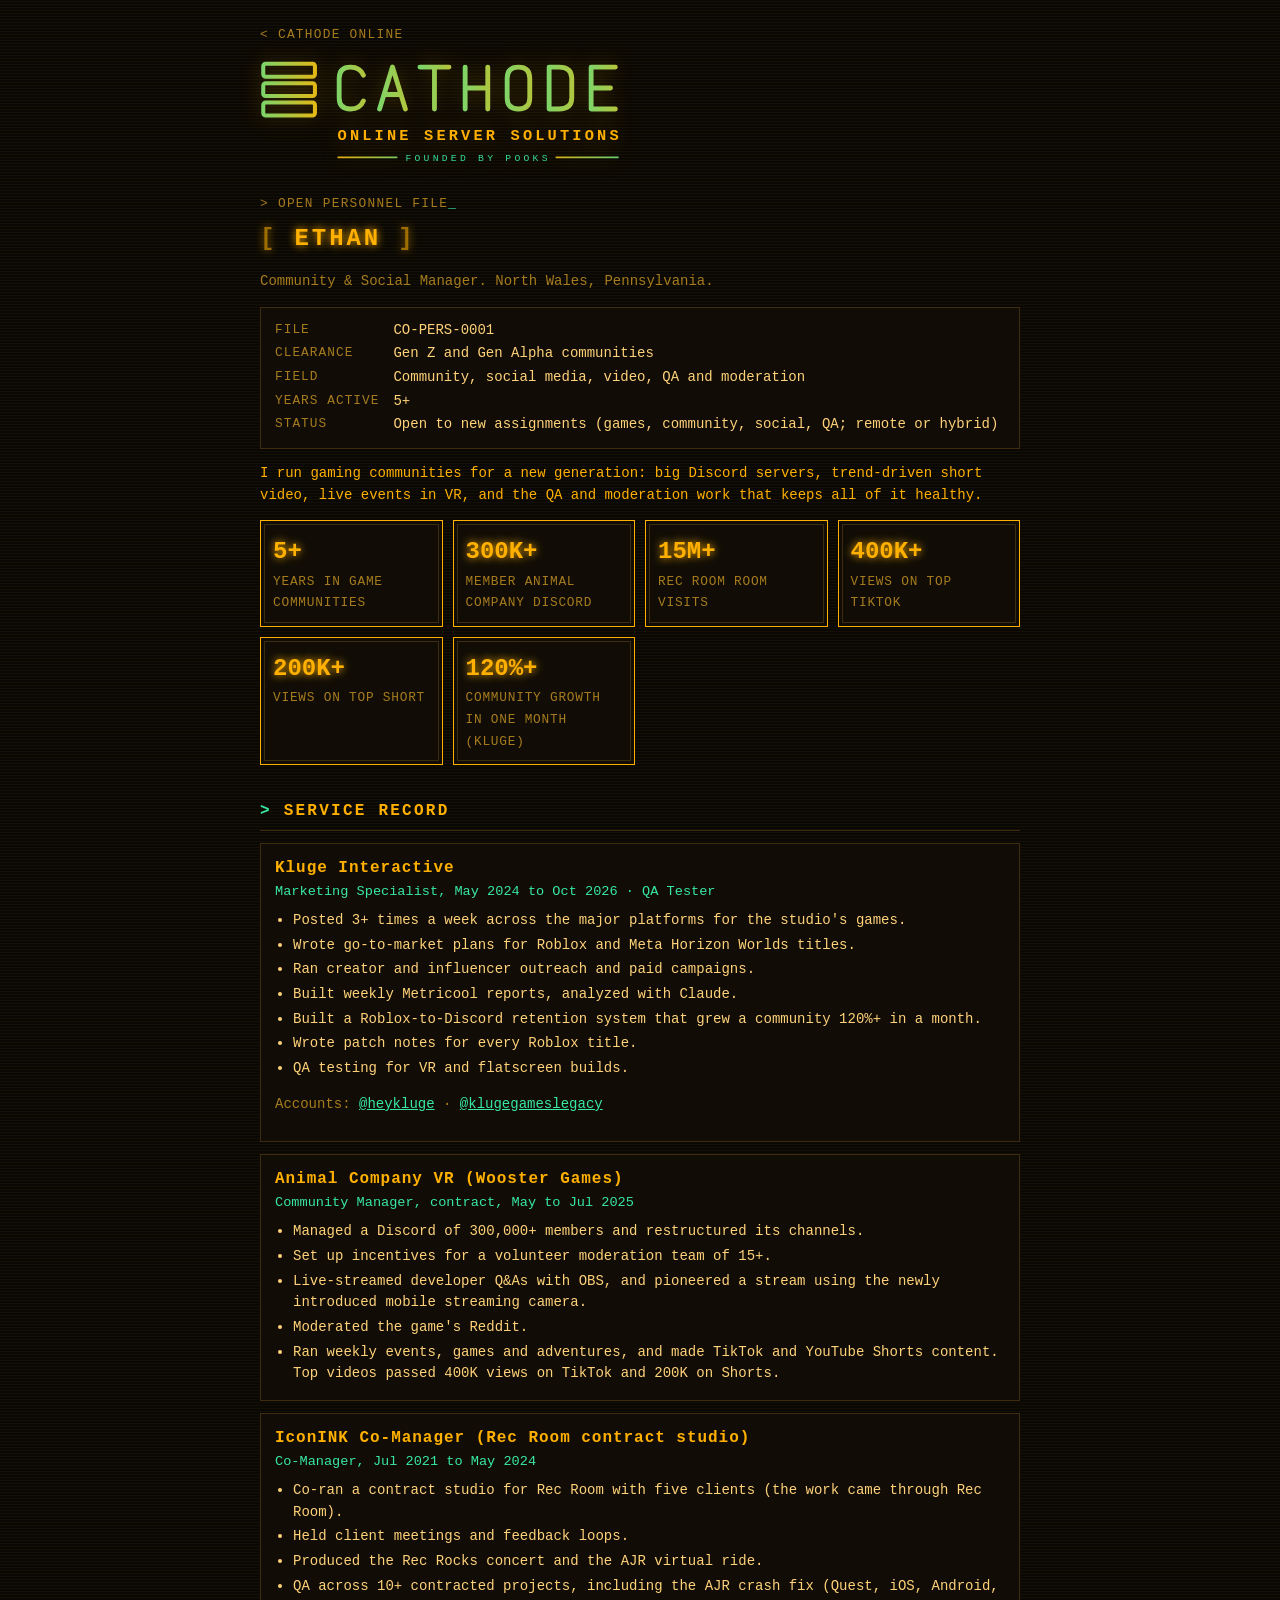
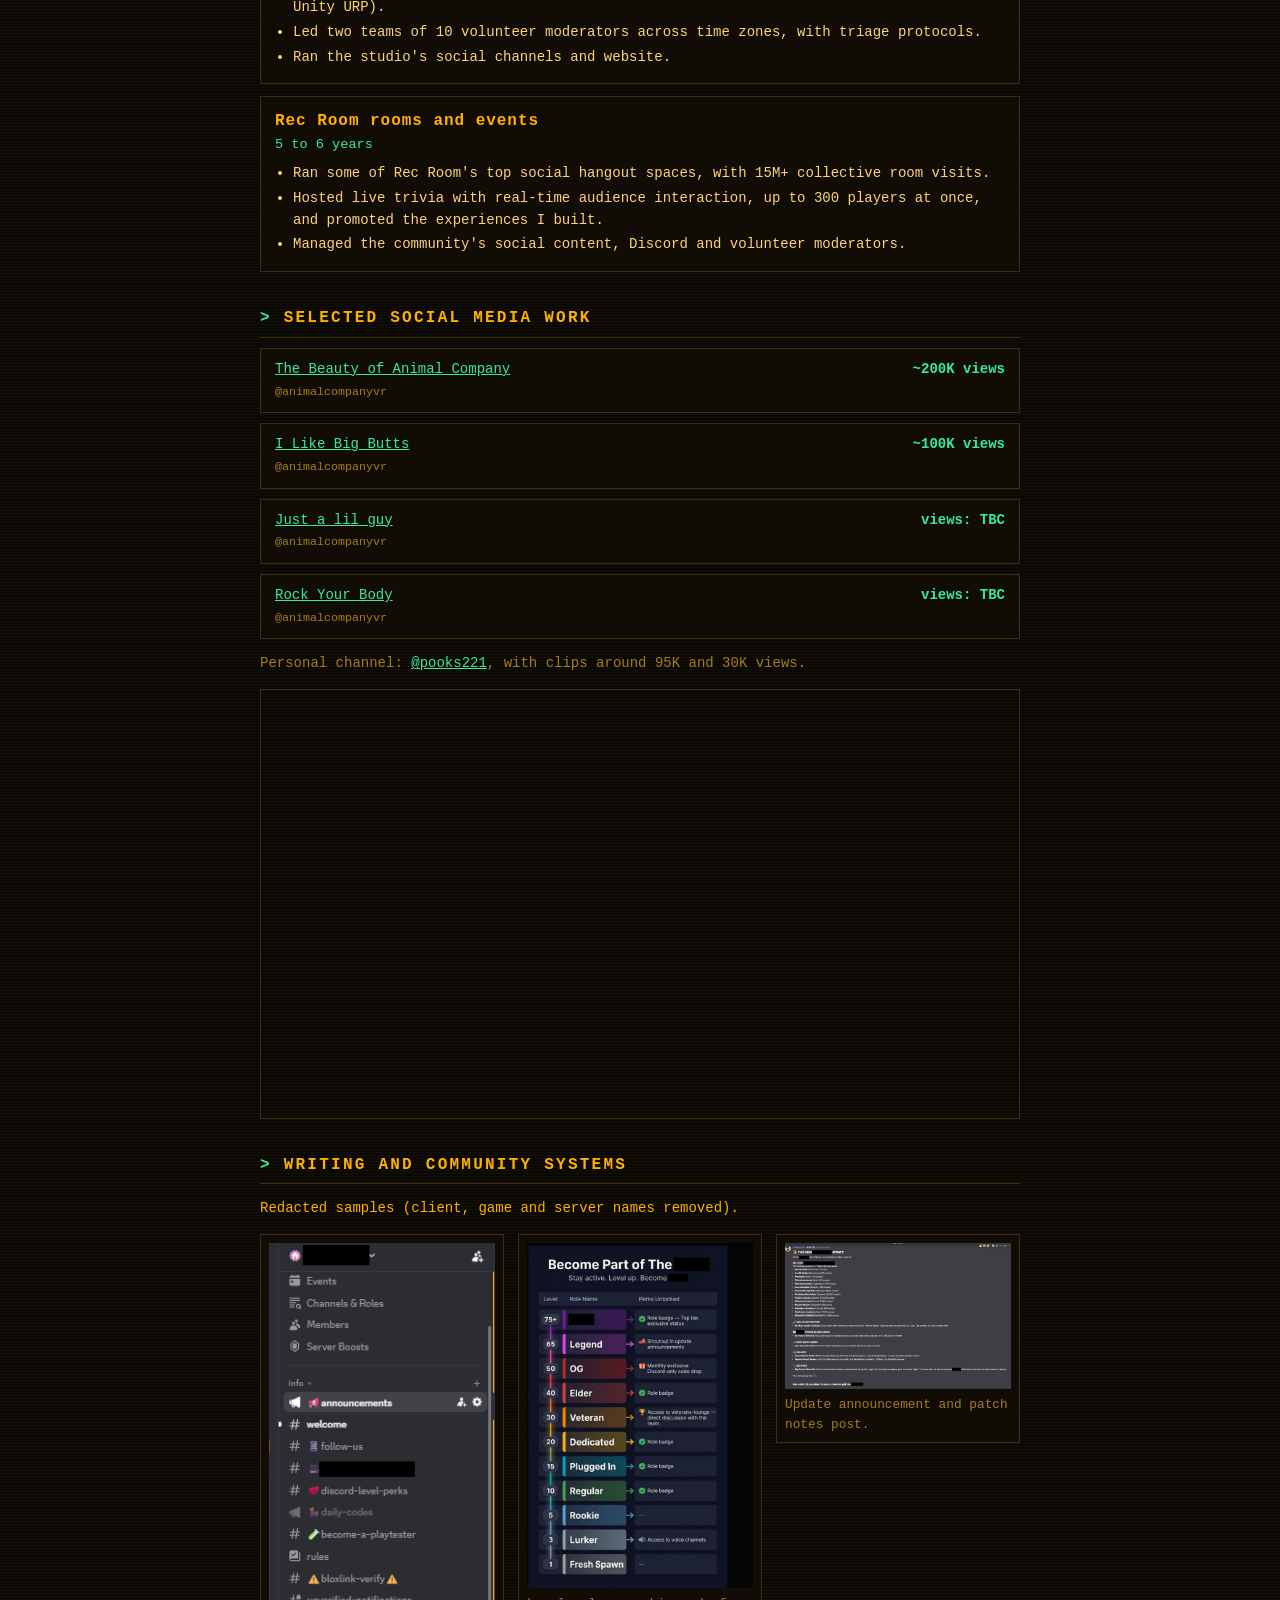
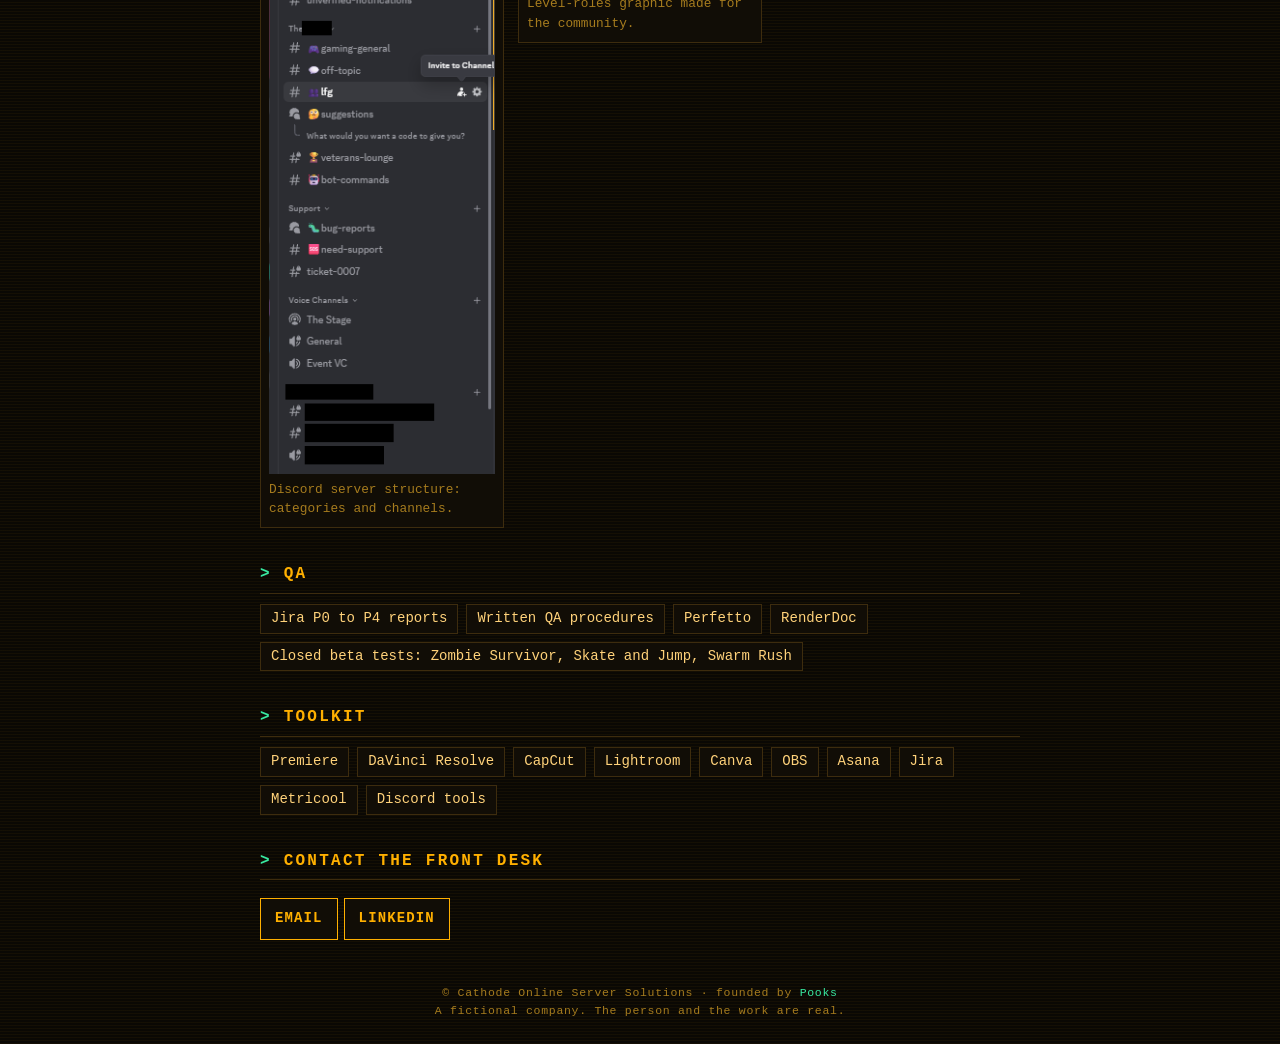
==== portfolio/index.html @ b6770b4f "Update 2026-11-22 15:07" ====
<!doctype html>
<html lang="en"><head><meta charset="utf-8"><meta name="viewport" content="width=device-width,initial-scale=1">
<title>Personnel File: Ethan | Cathode Online Server Solutions</title>
<meta name="description" content="Ethan: community and social manager. 5+ years running game communities, events, social content and QA.">
<meta name="theme-color" content="#0a0804"><meta name="robots" content="noindex">
<link rel="icon" href="../logo.svg" type="image/svg+xml">
<style>
:root{--bg:#0a0804;--card:#110d06;--line:#3d2c0e;--fg:#ffb000;--mut:#a67c1e;--acc2:#38e8a0;--tx:#ffd27a}
*{box-sizing:border-box}
body{margin:0;min-height:100vh;background:var(--bg) repeating-linear-gradient(0deg,rgba(255,176,0,.045) 0,rgba(255,176,0,.045) 1px,transparent 1px,transparent 3px);color:var(--fg);font:14px/1.55 ui-monospace,"Cascadia Mono",Consolas,"Courier New",monospace;padding:24px 16px}
main{max-width:760px;margin:0 auto}
a{color:var(--acc2)}
.logo{width:100%;max-width:420px;height:auto;display:block;filter:drop-shadow(0 0 10px rgba(255,176,0,.25));margin:4px 0 14px}
.back{display:inline-block;margin-bottom:10px;color:var(--mut);text-decoration:none;letter-spacing:.1em;text-transform:uppercase;font-size:.8rem}
.prompt{color:var(--mut);margin:0 0 6px;text-transform:uppercase;letter-spacing:.1em;font-size:.8rem}
.prompt:after{content:"_";color:var(--acc2);animation:c 1s steps(2) infinite}@keyframes c{50%{opacity:0}}
h1{margin:6px 0 4px;font-size:1.5rem;text-transform:uppercase;letter-spacing:.12em;text-shadow:0 0 8px currentColor}
h1:before{content:"[ ";opacity:.6}h1:after{content:" ]";opacity:.6}
h2{margin:34px 0 10px;font-size:1rem;text-transform:uppercase;letter-spacing:.14em;border-bottom:1px solid var(--line);padding-bottom:6px}
h2:before{content:"> ";color:var(--acc2)}
.sub,small,.mut{color:var(--mut)}
.file{display:grid;grid-template-columns:max-content 1fr;gap:2px 14px;margin:12px 0;padding:12px 14px;border:1px solid var(--line);background:var(--card)}
.file dt{color:var(--mut);text-transform:uppercase;letter-spacing:.08em;font-size:.8rem}.file dd{margin:0;color:var(--tx)}
.stats{display:grid;grid-template-columns:repeat(auto-fit,minmax(150px,1fr));gap:10px;margin:14px 0}
.stat{border:1px solid var(--fg);background:var(--card);padding:12px;box-shadow:inset 0 0 0 3px var(--card),inset 0 0 0 4px var(--line)}
.stat b{display:block;font-size:1.5rem;text-shadow:0 0 8px currentColor}.stat span{color:var(--mut);font-size:.8rem;text-transform:uppercase;letter-spacing:.06em}
.job{border:1px solid var(--line);background:var(--card);margin:12px 0;padding:12px 14px}
.job h3{margin:0;font-size:1rem;letter-spacing:.06em}
.job .when{color:var(--acc2);font-size:.85rem}
.job ul{margin:8px 0 0;padding-left:18px;color:var(--tx)}.job li{margin:3px 0}
.btn{display:inline-block;padding:9px 14px;border:1px solid var(--fg);background:var(--card);color:var(--fg);text-decoration:none;text-transform:uppercase;letter-spacing:.08em;font-weight:700;margin:4px 6px 4px 0}
.btn:hover,.btn:focus-visible{background:var(--fg);color:var(--bg);outline:none}
.clips{display:grid;gap:10px;padding:0;list-style:none;margin:10px 0}
.clips li{border:1px solid var(--line);background:var(--card);padding:10px 14px;display:flex;justify-content:space-between;gap:12px;flex-wrap:wrap}
.clips .v{color:var(--acc2);font-weight:700;white-space:nowrap}
.ex{display:grid;grid-template-columns:repeat(auto-fit,minmax(220px,1fr));gap:14px;margin:12px 0;align-items:start}
.ex figure{margin:0;border:1px solid var(--line);background:var(--card);padding:8px}
.ex img{width:100%;height:auto;display:block;background:#000}
.ex figcaption{color:var(--mut);font-size:.8rem;margin-top:6px}
.tags{display:flex;flex-wrap:wrap;gap:8px;padding:0;list-style:none;margin:10px 0}
.tags li{border:1px solid var(--line);background:var(--card);padding:3px 10px;color:var(--tx)}
.vid{position:relative;padding-top:56.25%;border:1px solid var(--line);margin:12px 0}.vid iframe{position:absolute;inset:0;width:100%;height:100%;border:0}
footer{margin-top:40px;color:var(--mut);font-size:.72rem;letter-spacing:.06em;text-align:center}footer span{color:var(--acc2)}
@media(prefers-reduced-motion:reduce){.prompt:after{animation:none}}
</style></head><body><main>
<a class="back" href="../">&lt; Cathode Online</a>
<img class="logo" src="../logo.svg" alt="Cathode Online Server Solutions, founded by Pooks">
<p class="prompt">&gt; open personnel file</p>
<h1>Ethan</h1>
<p class="sub">Community &amp; Social Manager. North Wales, Pennsylvania.</p>

<dl class="file">
<dt>File</dt><dd>CO-PERS-0001</dd>
<dt>Clearance</dt><dd>Gen Z and Gen Alpha communities</dd>
<dt>Field</dt><dd>Community, social media, video, QA and moderation</dd>
<dt>Years active</dt><dd>5+</dd>
<dt>Status</dt><dd>Open to new assignments (games, community, social, QA; remote or hybrid)</dd>
</dl>

<p>I run gaming communities for a new generation: big Discord servers, trend-driven short video, live events in VR, and the QA and moderation work that keeps all of it healthy.</p>

<div class="stats">
<div class="stat"><b>5+</b><span>years in game communities</span></div>
<div class="stat"><b>300K+</b><span>member Animal Company Discord</span></div>
<div class="stat"><b>15M+</b><span>Rec Room room visits</span></div>
<div class="stat"><b>400K+</b><span>views on top TikTok</span></div>
<div class="stat"><b>200K+</b><span>views on top Short</span></div>
<div class="stat"><b>120%+</b><span>community growth in one month (Kluge)</span></div>
</div>

<h2>Service record</h2>

<div class="job"><h3>Kluge Interactive</h3>
<div class="when">Marketing Specialist, May 2024 to Oct 2026 &middot; QA Tester</div>
<ul>
<li>Posted 3+ times a week across the major platforms for the studio's games.</li>
<li>Wrote go-to-market plans for Roblox and Meta Horizon Worlds titles.</li>
<li>Ran creator and influencer outreach and paid campaigns.</li>
<li>Built weekly Metricool reports, analyzed with Claude.</li>
<li>Built a Roblox-to-Discord retention system that grew a community 120%+ in a month.</li>
<li>Wrote patch notes for every Roblox title.</li>
<li>QA testing for VR and flatscreen builds.</li>
</ul>
<p class="mut">Accounts: <a href="https://www.tiktok.com/@heykluge" rel="noopener">@heykluge</a> &middot; <a href="https://www.tiktok.com/@klugegameslegacy" rel="noopener">@klugegameslegacy</a></p></div>

<div class="job"><h3>Animal Company VR (Wooster Games)</h3>
<div class="when">Community Manager, contract, May to Jul 2025</div>
<ul>
<li>Managed a Discord of 300,000+ members and restructured its channels.</li>
<li>Set up incentives for a volunteer moderation team of 15+.</li>
<li>Live-streamed developer Q&amp;As with OBS, and pioneered a stream using the newly introduced mobile streaming camera.</li>
<li>Moderated the game's Reddit.</li>
<li>Ran weekly events, games and adventures, and made TikTok and YouTube Shorts content. Top videos passed 400K views on TikTok and 200K on Shorts.</li>
</ul></div>

<div class="job"><h3>IconINK Co-Manager (Rec Room contract studio)</h3>
<div class="when">Co-Manager, Jul 2021 to May 2024</div>
<ul>
<li>Co-ran a contract studio for Rec Room with five clients (the work came through Rec Room).</li>
<li>Held client meetings and feedback loops.</li>
<li>Produced the Rec Rocks concert and the AJR virtual ride.</li>
<li>QA across 10+ contracted projects, including the AJR crash fix (Quest, iOS, Android, Unity URP).</li>
<li>Led two teams of 10 volunteer moderators across time zones, with triage protocols.</li>
<li>Ran the studio's social channels and website.</li>
</ul></div>

<div class="job"><h3>Rec Room rooms and events</h3>
<div class="when">5 to 6 years</div>
<ul>
<li>Ran some of Rec Room's top social hangout spaces, with 15M+ collective room visits.</li>
<li>Hosted live trivia with real-time audience interaction, up to 300 players at once, and promoted the experiences I built.</li>
<li>Managed the community's social content, Discord and volunteer moderators.</li>
</ul></div>

<h2>Selected social media work</h2>
<ul class="clips">
<li><span><a href="https://www.tiktok.com/@animalcompanyvr/video/7516567094733933838" rel="noopener">The Beauty of Animal Company</a><br><small>@animalcompanyvr</small></span><span class="v">~200K views</span></li>
<li><span><a href="https://www.tiktok.com/@animalcompanyvr/video/7522502488289709342" rel="noopener">I Like Big Butts</a><br><small>@animalcompanyvr</small></span><span class="v">~100K views</span></li>
<li><span><a href="https://www.tiktok.com/@animalcompanyvr/video/7516969243821329694" rel="noopener">Just a lil guy</a><br><small>@animalcompanyvr</small></span><span class="v">views: TBC</span></li>
<li><span><a href="https://www.tiktok.com/@animalcompanyvr/video/7512887564492131615" rel="noopener">Rock Your Body</a><br><small>@animalcompanyvr</small></span><span class="v">views: TBC</span></li>
</ul>
<p class="mut">Personal channel: <a href="https://www.tiktok.com/@pooks221" rel="noopener">@pooks221</a>, with clips around 95K and 30K views.</p>
<div class="vid"><iframe src="https://www.youtube.com/embed/PiTjpyzTyaM" title="Animal Company video" loading="lazy" allowfullscreen></iframe></div>

<h2>Writing and community systems</h2>
<p>Redacted samples (client, game and server names removed).</p>
<div class="ex">
<figure><img src="img/sample-1.png" alt="Redacted Discord server layout showing categories and channels" loading="lazy"><figcaption>Discord server structure: categories and channels.</figcaption></figure>
<figure><img src="img/sample-2.png" alt="Redacted level-roles graphic made for a community" loading="lazy"><figcaption>Level-roles graphic made for the community.</figcaption></figure>
<figure><img src="img/sample-3.png" alt="Redacted game update announcement post" loading="lazy"><figcaption>Update announcement and patch notes post.</figcaption></figure>
</div>

<h2>QA</h2>
<ul class="tags"><li>Jira P0 to P4 reports</li><li>Written QA procedures</li><li>Perfetto</li><li>RenderDoc</li><li>Closed beta tests: Zombie Survivor, Skate and Jump, Swarm Rush</li></ul>

<h2>Toolkit</h2>
<ul class="tags"><li>Premiere</li><li>DaVinci Resolve</li><li>CapCut</li><li>Lightroom</li><li>Canva</li><li>OBS</li><li>Asana</li><li>Jira</li><li>Metricool</li><li>Discord tools</li></ul>

<h2>Contact the front desk</h2>
<p><a class="btn" href="mailto:Pasta221@gmail.com">Email</a><a class="btn" href="https://www.linkedin.com/in/ethan-macbain" rel="noopener">LinkedIn</a></p>

<footer>&copy; Cathode Online Server Solutions &middot; founded by <span>Pooks</span><br>A fictional company. The person and the work are real.</footer>
</main></body></html>
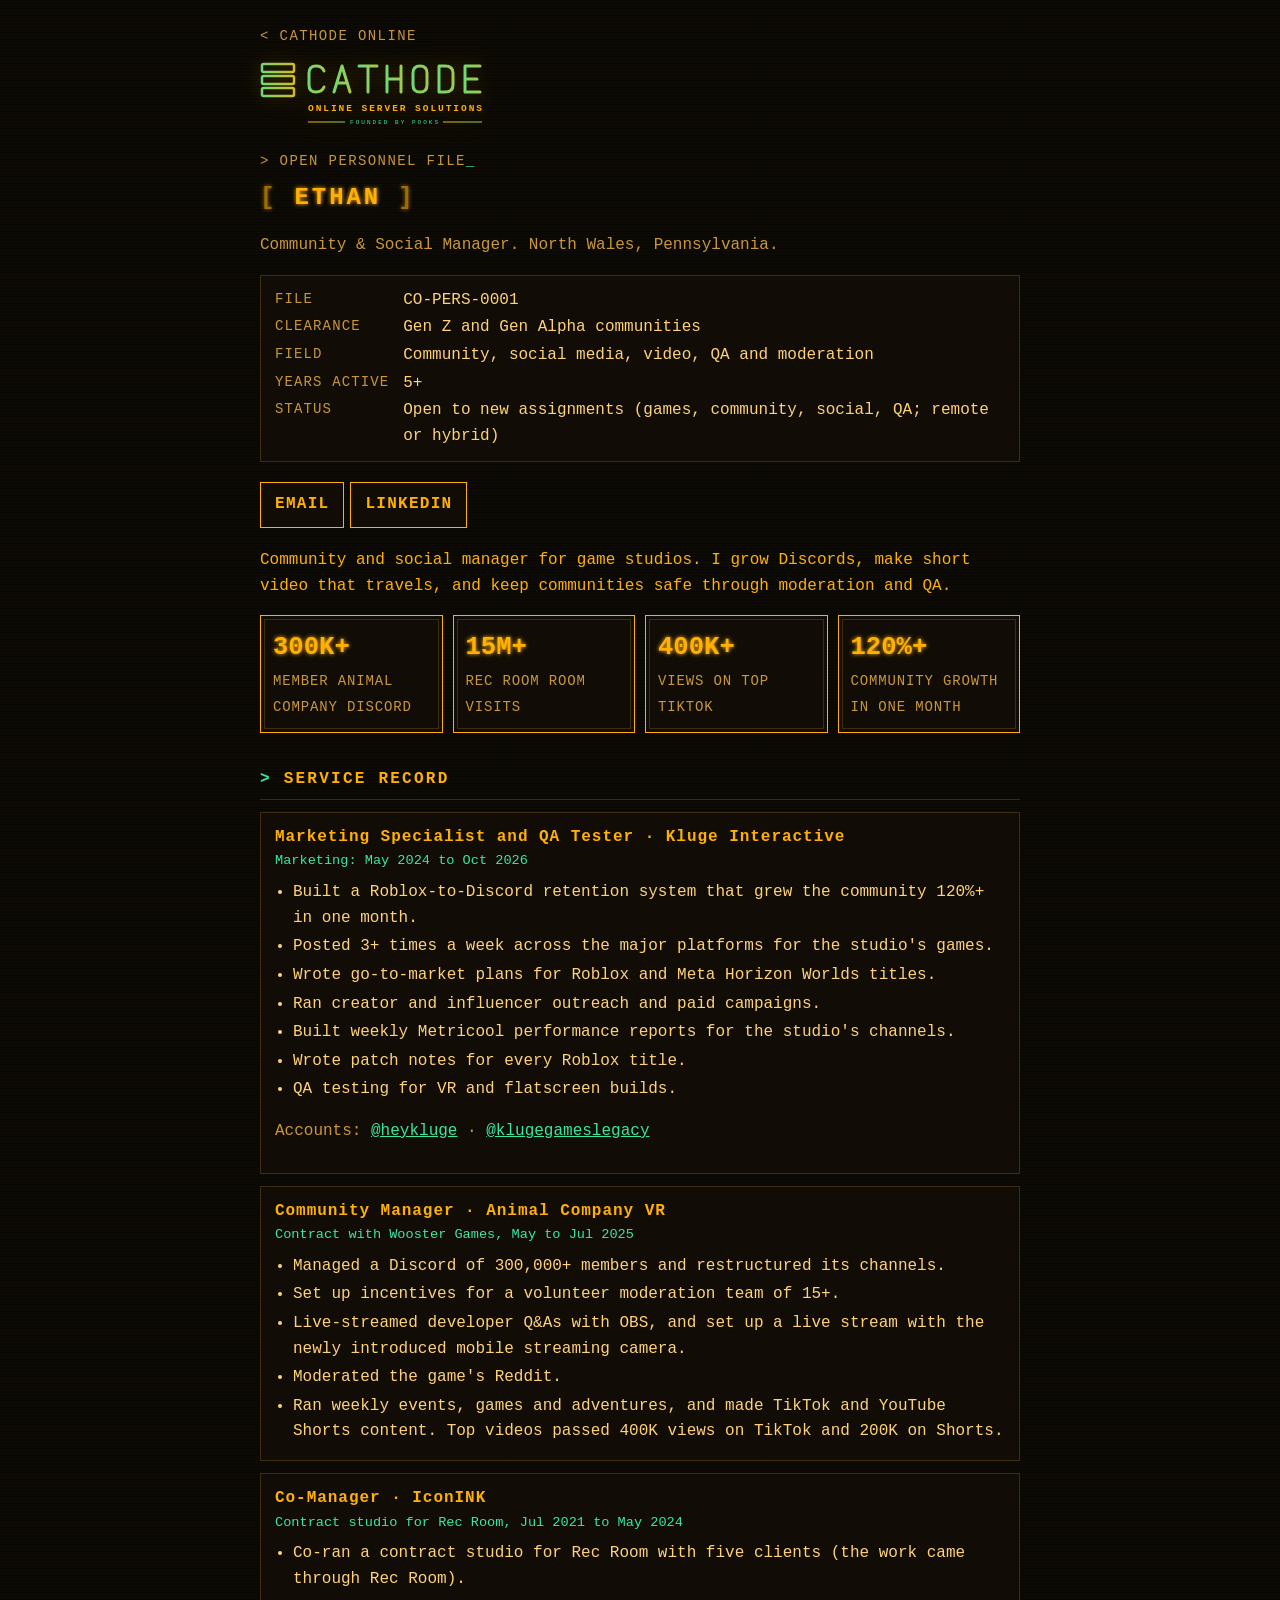
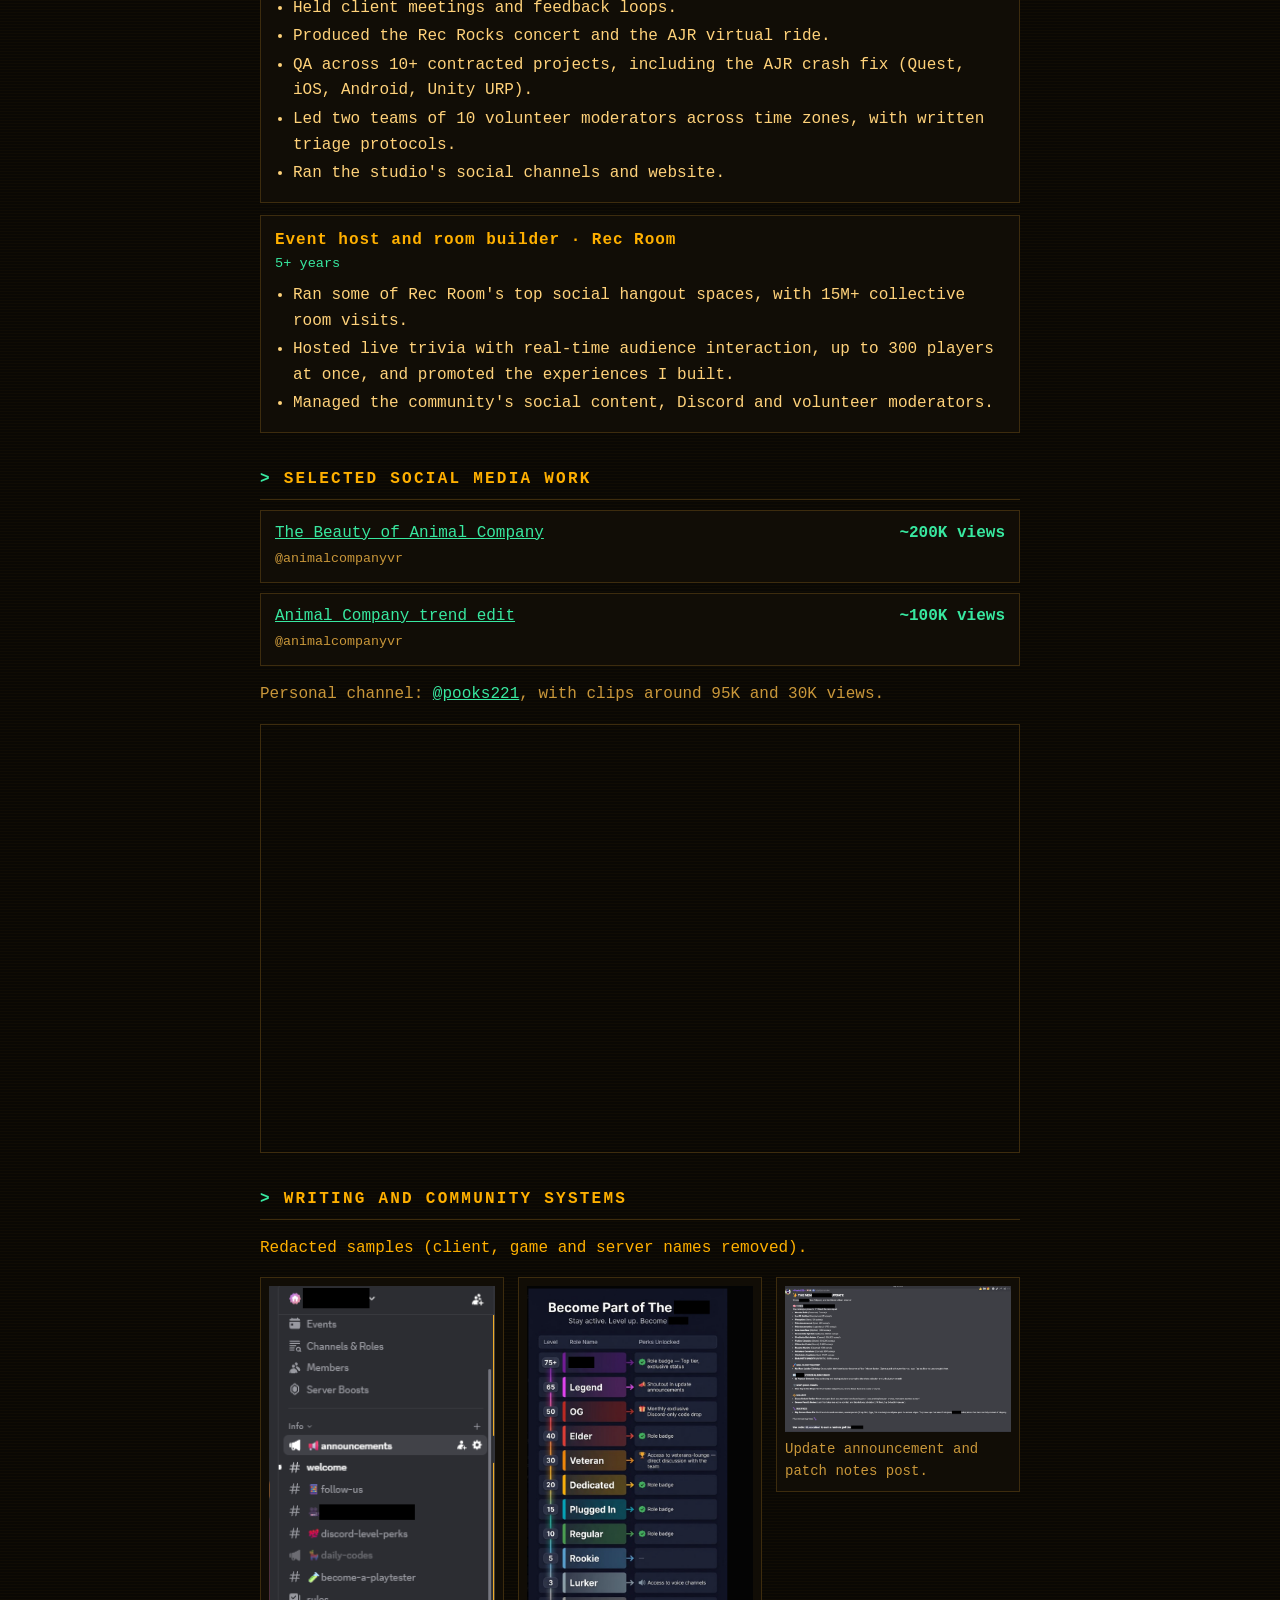
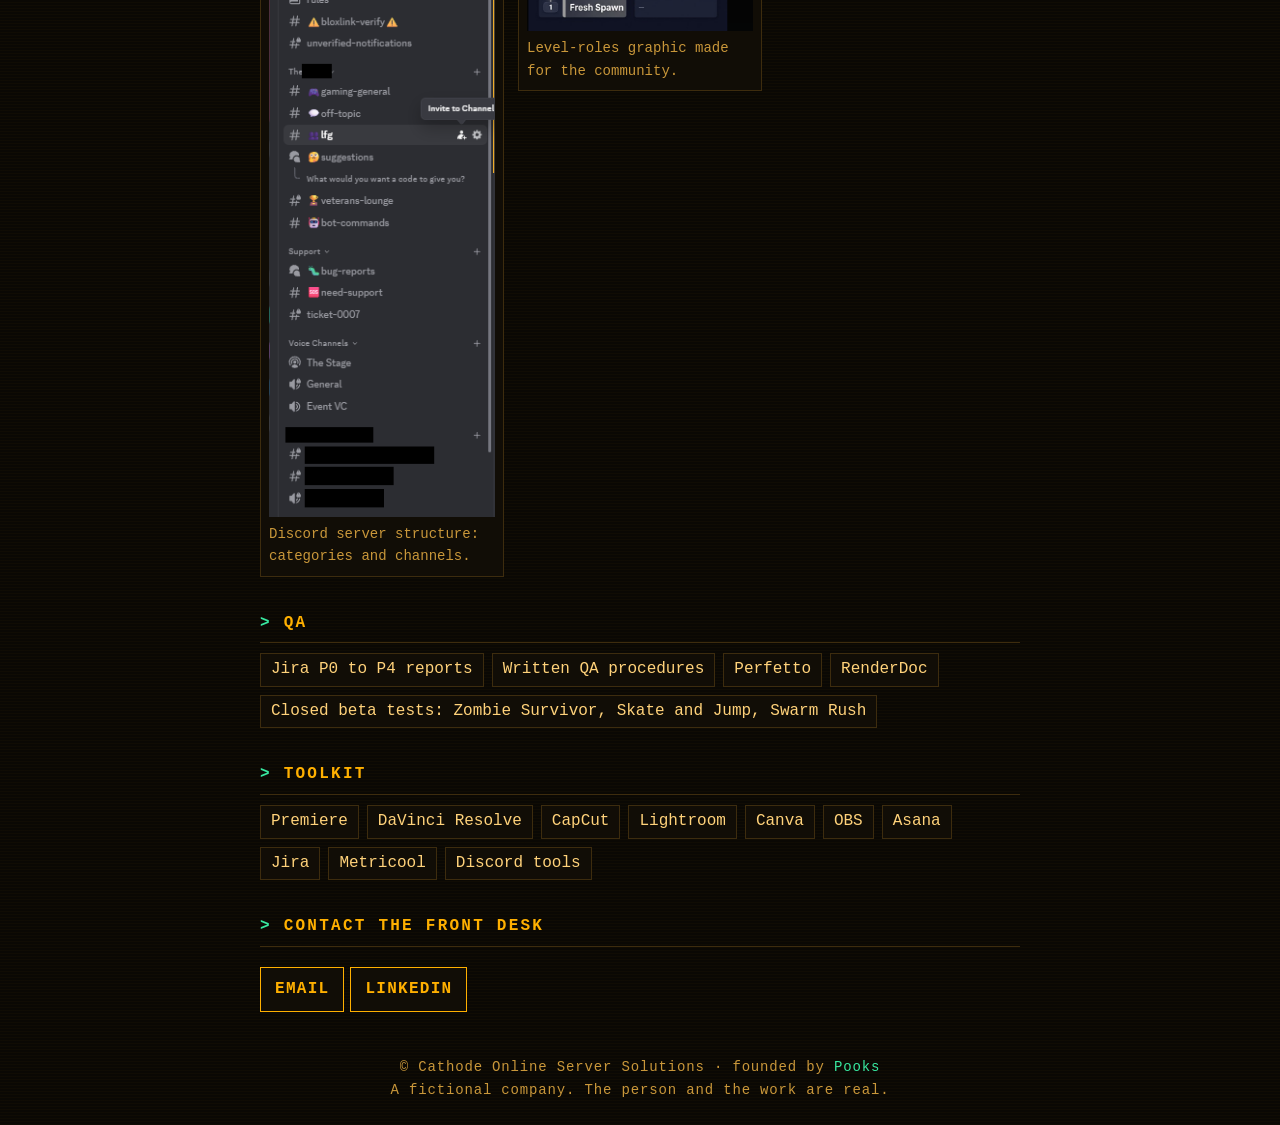
==== commit b874044b: "Update 2026-11-22 15:11" ====
--- a/portfolio/index.html
+++ b/portfolio/index.html
@@ -1,143 +1,141 @@
-<!doctype html>
-<html lang="en"><head><meta charset="utf-8"><meta name="viewport" content="width=device-width,initial-scale=1">
-<title>Personnel File: Ethan | Cathode Online Server Solutions</title>
-<meta name="description" content="Ethan: community and social manager. 5+ years running game communities, events, social content and QA.">
-<meta name="theme-color" content="#0a0804"><meta name="robots" content="noindex">
-<link rel="icon" href="../logo.svg" type="image/svg+xml">
-<style>
-:root{--bg:#0a0804;--card:#110d06;--line:#3d2c0e;--fg:#ffb000;--mut:#a67c1e;--acc2:#38e8a0;--tx:#ffd27a}
-*{box-sizing:border-box}
-body{margin:0;min-height:100vh;background:var(--bg) repeating-linear-gradient(0deg,rgba(255,176,0,.045) 0,rgba(255,176,0,.045) 1px,transparent 1px,transparent 3px);color:var(--fg);font:14px/1.55 ui-monospace,"Cascadia Mono",Consolas,"Courier New",monospace;padding:24px 16px}
-main{max-width:760px;margin:0 auto}
-a{color:var(--acc2)}
-.logo{width:100%;max-width:420px;height:auto;display:block;filter:drop-shadow(0 0 10px rgba(255,176,0,.25));margin:4px 0 14px}
-.back{display:inline-block;margin-bottom:10px;color:var(--mut);text-decoration:none;letter-spacing:.1em;text-transform:uppercase;font-size:.8rem}
-.prompt{color:var(--mut);margin:0 0 6px;text-transform:uppercase;letter-spacing:.1em;font-size:.8rem}
-.prompt:after{content:"_";color:var(--acc2);animation:c 1s steps(2) infinite}@keyframes c{50%{opacity:0}}
-h1{margin:6px 0 4px;font-size:1.5rem;text-transform:uppercase;letter-spacing:.12em;text-shadow:0 0 8px currentColor}
-h1:before{content:"[ ";opacity:.6}h1:after{content:" ]";opacity:.6}
-h2{margin:34px 0 10px;font-size:1rem;text-transform:uppercase;letter-spacing:.14em;border-bottom:1px solid var(--line);padding-bottom:6px}
-h2:before{content:"> ";color:var(--acc2)}
-.sub,small,.mut{color:var(--mut)}
-.file{display:grid;grid-template-columns:max-content 1fr;gap:2px 14px;margin:12px 0;padding:12px 14px;border:1px solid var(--line);background:var(--card)}
-.file dt{color:var(--mut);text-transform:uppercase;letter-spacing:.08em;font-size:.8rem}.file dd{margin:0;color:var(--tx)}
-.stats{display:grid;grid-template-columns:repeat(auto-fit,minmax(150px,1fr));gap:10px;margin:14px 0}
-.stat{border:1px solid var(--fg);background:var(--card);padding:12px;box-shadow:inset 0 0 0 3px var(--card),inset 0 0 0 4px var(--line)}
-.stat b{display:block;font-size:1.5rem;text-shadow:0 0 8px currentColor}.stat span{color:var(--mut);font-size:.8rem;text-transform:uppercase;letter-spacing:.06em}
-.job{border:1px solid var(--line);background:var(--card);margin:12px 0;padding:12px 14px}
-.job h3{margin:0;font-size:1rem;letter-spacing:.06em}
-.job .when{color:var(--acc2);font-size:.85rem}
-.job ul{margin:8px 0 0;padding-left:18px;color:var(--tx)}.job li{margin:3px 0}
-.btn{display:inline-block;padding:9px 14px;border:1px solid var(--fg);background:var(--card);color:var(--fg);text-decoration:none;text-transform:uppercase;letter-spacing:.08em;font-weight:700;margin:4px 6px 4px 0}
-.btn:hover,.btn:focus-visible{background:var(--fg);color:var(--bg);outline:none}
-.clips{display:grid;gap:10px;padding:0;list-style:none;margin:10px 0}
-.clips li{border:1px solid var(--line);background:var(--card);padding:10px 14px;display:flex;justify-content:space-between;gap:12px;flex-wrap:wrap}
-.clips .v{color:var(--acc2);font-weight:700;white-space:nowrap}
-.ex{display:grid;grid-template-columns:repeat(auto-fit,minmax(220px,1fr));gap:14px;margin:12px 0;align-items:start}
-.ex figure{margin:0;border:1px solid var(--line);background:var(--card);padding:8px}
-.ex img{width:100%;height:auto;display:block;background:#000}
-.ex figcaption{color:var(--mut);font-size:.8rem;margin-top:6px}
-.tags{display:flex;flex-wrap:wrap;gap:8px;padding:0;list-style:none;margin:10px 0}
-.tags li{border:1px solid var(--line);background:var(--card);padding:3px 10px;color:var(--tx)}
-.vid{position:relative;padding-top:56.25%;border:1px solid var(--line);margin:12px 0}.vid iframe{position:absolute;inset:0;width:100%;height:100%;border:0}
-footer{margin-top:40px;color:var(--mut);font-size:.72rem;letter-spacing:.06em;text-align:center}footer span{color:var(--acc2)}
-@media(prefers-reduced-motion:reduce){.prompt:after{animation:none}}
-</style></head><body><main>
-<a class="back" href="../">&lt; Cathode Online</a>
-<img class="logo" src="../logo.svg" alt="Cathode Online Server Solutions, founded by Pooks">
-<p class="prompt">&gt; open personnel file</p>
-<h1>Ethan</h1>
-<p class="sub">Community &amp; Social Manager. North Wales, Pennsylvania.</p>
-
-<dl class="file">
-<dt>File</dt><dd>CO-PERS-0001</dd>
-<dt>Clearance</dt><dd>Gen Z and Gen Alpha communities</dd>
-<dt>Field</dt><dd>Community, social media, video, QA and moderation</dd>
-<dt>Years active</dt><dd>5+</dd>
-<dt>Status</dt><dd>Open to new assignments (games, community, social, QA; remote or hybrid)</dd>
-</dl>
-
-<p>I run gaming communities for a new generation: big Discord servers, trend-driven short video, live events in VR, and the QA and moderation work that keeps all of it healthy.</p>
-
-<div class="stats">
-<div class="stat"><b>5+</b><span>years in game communities</span></div>
-<div class="stat"><b>300K+</b><span>member Animal Company Discord</span></div>
-<div class="stat"><b>15M+</b><span>Rec Room room visits</span></div>
-<div class="stat"><b>400K+</b><span>views on top TikTok</span></div>
-<div class="stat"><b>200K+</b><span>views on top Short</span></div>
-<div class="stat"><b>120%+</b><span>community growth in one month (Kluge)</span></div>
-</div>
-
-<h2>Service record</h2>
-
-<div class="job"><h3>Kluge Interactive</h3>
-<div class="when">Marketing Specialist, May 2024 to Oct 2026 &middot; QA Tester</div>
-<ul>
-<li>Posted 3+ times a week across the major platforms for the studio's games.</li>
-<li>Wrote go-to-market plans for Roblox and Meta Horizon Worlds titles.</li>
-<li>Ran creator and influencer outreach and paid campaigns.</li>
-<li>Built weekly Metricool reports, analyzed with Claude.</li>
-<li>Built a Roblox-to-Discord retention system that grew a community 120%+ in a month.</li>
-<li>Wrote patch notes for every Roblox title.</li>
-<li>QA testing for VR and flatscreen builds.</li>
-</ul>
-<p class="mut">Accounts: <a href="https://www.tiktok.com/@heykluge" rel="noopener">@heykluge</a> &middot; <a href="https://www.tiktok.com/@klugegameslegacy" rel="noopener">@klugegameslegacy</a></p></div>
-
-<div class="job"><h3>Animal Company VR (Wooster Games)</h3>
-<div class="when">Community Manager, contract, May to Jul 2025</div>
-<ul>
-<li>Managed a Discord of 300,000+ members and restructured its channels.</li>
-<li>Set up incentives for a volunteer moderation team of 15+.</li>
-<li>Live-streamed developer Q&amp;As with OBS, and pioneered a stream using the newly introduced mobile streaming camera.</li>
-<li>Moderated the game's Reddit.</li>
-<li>Ran weekly events, games and adventures, and made TikTok and YouTube Shorts content. Top videos passed 400K views on TikTok and 200K on Shorts.</li>
-</ul></div>
-
-<div class="job"><h3>IconINK Co-Manager (Rec Room contract studio)</h3>
-<div class="when">Co-Manager, Jul 2021 to May 2024</div>
-<ul>
-<li>Co-ran a contract studio for Rec Room with five clients (the work came through Rec Room).</li>
-<li>Held client meetings and feedback loops.</li>
-<li>Produced the Rec Rocks concert and the AJR virtual ride.</li>
-<li>QA across 10+ contracted projects, including the AJR crash fix (Quest, iOS, Android, Unity URP).</li>
-<li>Led two teams of 10 volunteer moderators across time zones, with triage protocols.</li>
-<li>Ran the studio's social channels and website.</li>
-</ul></div>
-
-<div class="job"><h3>Rec Room rooms and events</h3>
-<div class="when">5 to 6 years</div>
-<ul>
-<li>Ran some of Rec Room's top social hangout spaces, with 15M+ collective room visits.</li>
-<li>Hosted live trivia with real-time audience interaction, up to 300 players at once, and promoted the experiences I built.</li>
-<li>Managed the community's social content, Discord and volunteer moderators.</li>
-</ul></div>
-
-<h2>Selected social media work</h2>
-<ul class="clips">
-<li><span><a href="https://www.tiktok.com/@animalcompanyvr/video/7516567094733933838" rel="noopener">The Beauty of Animal Company</a><br><small>@animalcompanyvr</small></span><span class="v">~200K views</span></li>
-<li><span><a href="https://www.tiktok.com/@animalcompanyvr/video/7522502488289709342" rel="noopener">I Like Big Butts</a><br><small>@animalcompanyvr</small></span><span class="v">~100K views</span></li>
-<li><span><a href="https://www.tiktok.com/@animalcompanyvr/video/7516969243821329694" rel="noopener">Just a lil guy</a><br><small>@animalcompanyvr</small></span><span class="v">views: TBC</span></li>
-<li><span><a href="https://www.tiktok.com/@animalcompanyvr/video/7512887564492131615" rel="noopener">Rock Your Body</a><br><small>@animalcompanyvr</small></span><span class="v">views: TBC</span></li>
-</ul>
-<p class="mut">Personal channel: <a href="https://www.tiktok.com/@pooks221" rel="noopener">@pooks221</a>, with clips around 95K and 30K views.</p>
-<div class="vid"><iframe src="https://www.youtube.com/embed/PiTjpyzTyaM" title="Animal Company video" loading="lazy" allowfullscreen></iframe></div>
-
-<h2>Writing and community systems</h2>
-<p>Redacted samples (client, game and server names removed).</p>
-<div class="ex">
-<figure><img src="img/sample-1.png" alt="Redacted Discord server layout showing categories and channels" loading="lazy"><figcaption>Discord server structure: categories and channels.</figcaption></figure>
-<figure><img src="img/sample-2.png" alt="Redacted level-roles graphic made for a community" loading="lazy"><figcaption>Level-roles graphic made for the community.</figcaption></figure>
-<figure><img src="img/sample-3.png" alt="Redacted game update announcement post" loading="lazy"><figcaption>Update announcement and patch notes post.</figcaption></figure>
-</div>
-
-<h2>QA</h2>
-<ul class="tags"><li>Jira P0 to P4 reports</li><li>Written QA procedures</li><li>Perfetto</li><li>RenderDoc</li><li>Closed beta tests: Zombie Survivor, Skate and Jump, Swarm Rush</li></ul>
-
-<h2>Toolkit</h2>
-<ul class="tags"><li>Premiere</li><li>DaVinci Resolve</li><li>CapCut</li><li>Lightroom</li><li>Canva</li><li>OBS</li><li>Asana</li><li>Jira</li><li>Metricool</li><li>Discord tools</li></ul>
-
-<h2>Contact the front desk</h2>
-<p><a class="btn" href="mailto:Pasta221@gmail.com">Email</a><a class="btn" href="https://www.linkedin.com/in/ethan-macbain" rel="noopener">LinkedIn</a></p>
-
-<footer>&copy; Cathode Online Server Solutions &middot; founded by <span>Pooks</span><br>A fictional company. The person and the work are real.</footer>
-</main></body></html>
+<!doctype html>
+<html lang="en"><head><meta charset="utf-8"><meta name="viewport" content="width=device-width,initial-scale=1">
+<title>Personnel File: Ethan | Cathode Online Server Solutions</title>
+<meta name="description" content="Ethan: community and social manager. 5+ years running game communities, events, social content and QA.">
+<meta name="theme-color" content="#0a0804"><meta name="robots" content="noindex">
+<link rel="icon" href="../logo.svg" type="image/svg+xml">
+<style>
+:root{--bg:#0a0804;--card:#110d06;--line:#3d2c0e;--fg:#ffb000;--mut:#c9973a;--acc2:#38e8a0;--tx:#ffd27a}
+*{box-sizing:border-box}
+body{margin:0;min-height:100vh;background:var(--bg) repeating-linear-gradient(0deg,rgba(255,176,0,.025) 0,rgba(255,176,0,.025) 1px,transparent 1px,transparent 3px);color:var(--fg);font:16px/1.6 ui-monospace,"Cascadia Mono",Consolas,"Courier New",monospace;padding:24px 16px}
+main{max-width:760px;margin:0 auto}
+a{color:var(--acc2)}a:focus-visible{outline:2px solid var(--acc2);outline-offset:2px}
+.logo{width:100%;max-width:260px;height:auto;display:block;filter:drop-shadow(0 0 10px rgba(255,176,0,.25));margin:4px 0 14px}
+.back{display:inline-block;margin-bottom:10px;color:var(--mut);text-decoration:none;letter-spacing:.1em;text-transform:uppercase;font-size:.875rem}
+.prompt{color:var(--mut);margin:0 0 6px;text-transform:uppercase;letter-spacing:.1em;font-size:.875rem}
+.prompt:after{content:"_";color:var(--acc2);animation:c 1s steps(2) infinite}@keyframes c{50%{opacity:0}}
+h1{margin:6px 0 4px;font-size:1.5rem;text-transform:uppercase;letter-spacing:.12em;text-shadow:0 0 4px currentColor}
+h1:before{content:"[ ";opacity:.6}h1:after{content:" ]";opacity:.6}
+h2{margin:34px 0 10px;font-size:1rem;text-transform:uppercase;letter-spacing:.14em;border-bottom:1px solid var(--line);padding-bottom:6px}
+h2:before{content:"> ";color:var(--acc2)}
+.sub,small,.mut{color:var(--mut)}
+.file{display:grid;grid-template-columns:max-content 1fr;gap:2px 14px;margin:12px 0;padding:12px 14px;border:1px solid var(--line);background:var(--card)}
+.file dt{color:var(--mut);text-transform:uppercase;letter-spacing:.08em;font-size:.875rem}.file dd{margin:0;color:var(--tx)}
+.stats{display:grid;grid-template-columns:repeat(auto-fit,minmax(150px,1fr));gap:10px;margin:14px 0}
+.stat{border:1px solid var(--fg);background:var(--card);padding:12px;box-shadow:inset 0 0 0 3px var(--card),inset 0 0 0 4px var(--line)}
+.stat b{display:block;font-size:1.6rem;text-shadow:0 0 4px currentColor}.stat span{color:var(--mut);font-size:.875rem;text-transform:uppercase;letter-spacing:.06em}
+.job{border:1px solid var(--line);background:var(--card);margin:12px 0;padding:12px 14px}
+.job h3{margin:0;font-size:1rem;letter-spacing:.06em}
+.job .when{color:var(--acc2);font-size:.85rem}
+.job ul{margin:8px 0 0;padding-left:18px;color:var(--tx)}.job li{margin:3px 0}
+.btn{display:inline-flex;align-items:center;min-height:44px;padding:9px 14px;border:1px solid var(--fg);background:var(--card);color:var(--fg);text-decoration:none;text-transform:uppercase;letter-spacing:.08em;font-weight:700;margin:4px 6px 4px 0}
+.btn:hover,.btn:focus-visible{background:var(--fg);color:var(--bg);outline:none}
+.clips{display:grid;gap:10px;padding:0;list-style:none;margin:10px 0}
+.clips li{border:1px solid var(--line);background:var(--card);padding:10px 14px;display:flex;justify-content:space-between;gap:12px;flex-wrap:wrap}
+.clips .v{color:var(--acc2);font-weight:700;white-space:nowrap}
+.ex{display:grid;grid-template-columns:repeat(auto-fit,minmax(220px,1fr));gap:14px;margin:12px 0;align-items:start}
+.ex figure{margin:0;border:1px solid var(--line);background:var(--card);padding:8px}
+.ex img{width:100%;height:auto;display:block;background:#000}
+.ex figcaption{color:var(--mut);font-size:.875rem;margin-top:6px}
+.tags{display:flex;flex-wrap:wrap;gap:8px;padding:0;list-style:none;margin:10px 0}
+.tags li{border:1px solid var(--line);background:var(--card);padding:3px 10px;color:var(--tx)}
+.vid{position:relative;padding-top:56.25%;border:1px solid var(--line);margin:12px 0}.vid iframe{position:absolute;inset:0;width:100%;height:100%;border:0}
+footer{margin-top:40px;color:var(--mut);font-size:.875rem;letter-spacing:.06em;text-align:center}footer span{color:var(--acc2)}
+@media(max-width:480px){.file{grid-template-columns:1fr}.file dd{margin-bottom:8px}}
+@media(prefers-reduced-motion:reduce){.prompt:after{animation:none}}
+</style></head><body><main>
+<a class="back" href="../">&lt; Cathode Online</a>
+<img class="logo" src="../logo.svg" alt="Cathode Online Server Solutions logo">
+<p class="prompt">&gt; open personnel file</p>
+<h1>Ethan</h1>
+<p class="sub">Community &amp; Social Manager. North Wales, Pennsylvania.</p>
+
+<dl class="file">
+<dt>File</dt><dd>CO-PERS-0001</dd>
+<dt>Clearance</dt><dd>Gen Z and Gen Alpha communities</dd>
+<dt>Field</dt><dd>Community, social media, video, QA and moderation</dd>
+<dt>Years active</dt><dd>5+</dd>
+<dt>Status</dt><dd>Open to new assignments (games, community, social, QA; remote or hybrid)</dd>
+</dl>
+
+<p><a class="btn" href="mailto:Pasta221@gmail.com">Email</a><a class="btn" href="https://www.linkedin.com/in/ethan-macbain" rel="noopener">LinkedIn</a></p>
+<p>Community and social manager for game studios. I grow Discords, make short video that travels, and keep communities safe through moderation and QA.</p>
+
+<div class="stats">
+<div class="stat"><b>300K+</b><span>member Animal Company Discord</span></div>
+<div class="stat"><b>15M+</b><span>Rec Room room visits</span></div>
+<div class="stat"><b>400K+</b><span>views on top TikTok</span></div>
+<div class="stat"><b>120%+</b><span>community growth in one month</span></div>
+</div>
+
+<h2>Service record</h2>
+
+<div class="job"><h3>Marketing Specialist and QA Tester &middot; Kluge Interactive</h3>
+<div class="when">Marketing: May 2024 to Oct 2026</div>
+<ul>
+<li>Built a Roblox-to-Discord retention system that grew the community 120%+ in one month.</li>
+<li>Posted 3+ times a week across the major platforms for the studio's games.</li>
+<li>Wrote go-to-market plans for Roblox and Meta Horizon Worlds titles.</li>
+<li>Ran creator and influencer outreach and paid campaigns.</li>
+<li>Built weekly Metricool performance reports for the studio's channels.</li>
+<li>Wrote patch notes for every Roblox title.</li>
+<li>QA testing for VR and flatscreen builds.</li>
+</ul>
+<p class="mut">Accounts: <a href="https://www.tiktok.com/@heykluge" rel="noopener">@heykluge</a> &middot; <a href="https://www.tiktok.com/@klugegameslegacy" rel="noopener">@klugegameslegacy</a></p></div>
+
+<div class="job"><h3>Community Manager &middot; Animal Company VR</h3>
+<div class="when">Contract with Wooster Games, May to Jul 2025</div>
+<ul>
+<li>Managed a Discord of 300,000+ members and restructured its channels.</li>
+<li>Set up incentives for a volunteer moderation team of 15+.</li>
+<li>Live-streamed developer Q&amp;As with OBS, and set up a live stream with the newly introduced mobile streaming camera.</li>
+<li>Moderated the game's Reddit.</li>
+<li>Ran weekly events, games and adventures, and made TikTok and YouTube Shorts content. Top videos passed 400K views on TikTok and 200K on Shorts.</li>
+</ul></div>
+
+<div class="job"><h3>Co-Manager &middot; IconINK</h3>
+<div class="when">Contract studio for Rec Room, Jul 2021 to May 2024</div>
+<ul>
+<li>Co-ran a contract studio for Rec Room with five clients (the work came through Rec Room).</li>
+<li>Held client meetings and feedback loops.</li>
+<li>Produced the Rec Rocks concert and the AJR virtual ride.</li>
+<li>QA across 10+ contracted projects, including the AJR crash fix (Quest, iOS, Android, Unity URP).</li>
+<li>Led two teams of 10 volunteer moderators across time zones, with written triage protocols.</li>
+<li>Ran the studio's social channels and website.</li>
+</ul></div>
+
+<div class="job"><h3>Event host and room builder &middot; Rec Room</h3>
+<div class="when">5+ years</div>
+<ul>
+<li>Ran some of Rec Room's top social hangout spaces, with 15M+ collective room visits.</li>
+<li>Hosted live trivia with real-time audience interaction, up to 300 players at once, and promoted the experiences I built.</li>
+<li>Managed the community's social content, Discord and volunteer moderators.</li>
+</ul></div>
+
+<h2>Selected social media work</h2>
+<ul class="clips">
+<li><span><a href="https://www.tiktok.com/@animalcompanyvr/video/7516567094733933838" rel="noopener">The Beauty of Animal Company</a><br><small>@animalcompanyvr</small></span><span class="v">~200K views</span></li>
+<li><span><a href="https://www.tiktok.com/@animalcompanyvr/video/7522502488289709342" rel="noopener">Animal Company trend edit</a><br><small>@animalcompanyvr</small></span><span class="v">~100K views</span></li>
+</ul>
+<p class="mut">Personal channel: <a href="https://www.tiktok.com/@pooks221" rel="noopener">@pooks221</a>, with clips around 95K and 30K views.</p>
+<div class="vid"><iframe src="https://www.youtube.com/embed/PiTjpyzTyaM" title="Animal Company video (YouTube)" loading="lazy" allowfullscreen></iframe></div>
+
+<h2>Writing and community systems</h2>
+<p>Redacted samples (client, game and server names removed).</p>
+<div class="ex">
+<figure><img src="img/sample-1.png" alt="Redacted Discord server layout showing categories and channels" loading="lazy"><figcaption>Discord server structure: categories and channels.</figcaption></figure>
+<figure><img src="img/sample-2.png" alt="Redacted level-roles graphic made for a community" loading="lazy"><figcaption>Level-roles graphic made for the community.</figcaption></figure>
+<figure><img src="img/sample-3.png" alt="Redacted game update announcement post" loading="lazy"><figcaption>Update announcement and patch notes post.</figcaption></figure>
+</div>
+
+<h2>QA</h2>
+<ul class="tags"><li>Jira P0 to P4 reports</li><li>Written QA procedures</li><li>Perfetto</li><li>RenderDoc</li><li>Closed beta tests: Zombie Survivor, Skate and Jump, Swarm Rush</li></ul>
+
+<h2>Toolkit</h2>
+<ul class="tags"><li>Premiere</li><li>DaVinci Resolve</li><li>CapCut</li><li>Lightroom</li><li>Canva</li><li>OBS</li><li>Asana</li><li>Jira</li><li>Metricool</li><li>Discord tools</li></ul>
+
+<h2>Contact the front desk</h2>
+<p><a class="btn" href="mailto:Pasta221@gmail.com">Email</a><a class="btn" href="https://www.linkedin.com/in/ethan-macbain" rel="noopener">LinkedIn</a></p>
+
+<footer>&copy; Cathode Online Server Solutions &middot; founded by <span>Pooks</span><br>A fictional company. The person and the work are real.</footer>
+</main></body></html>
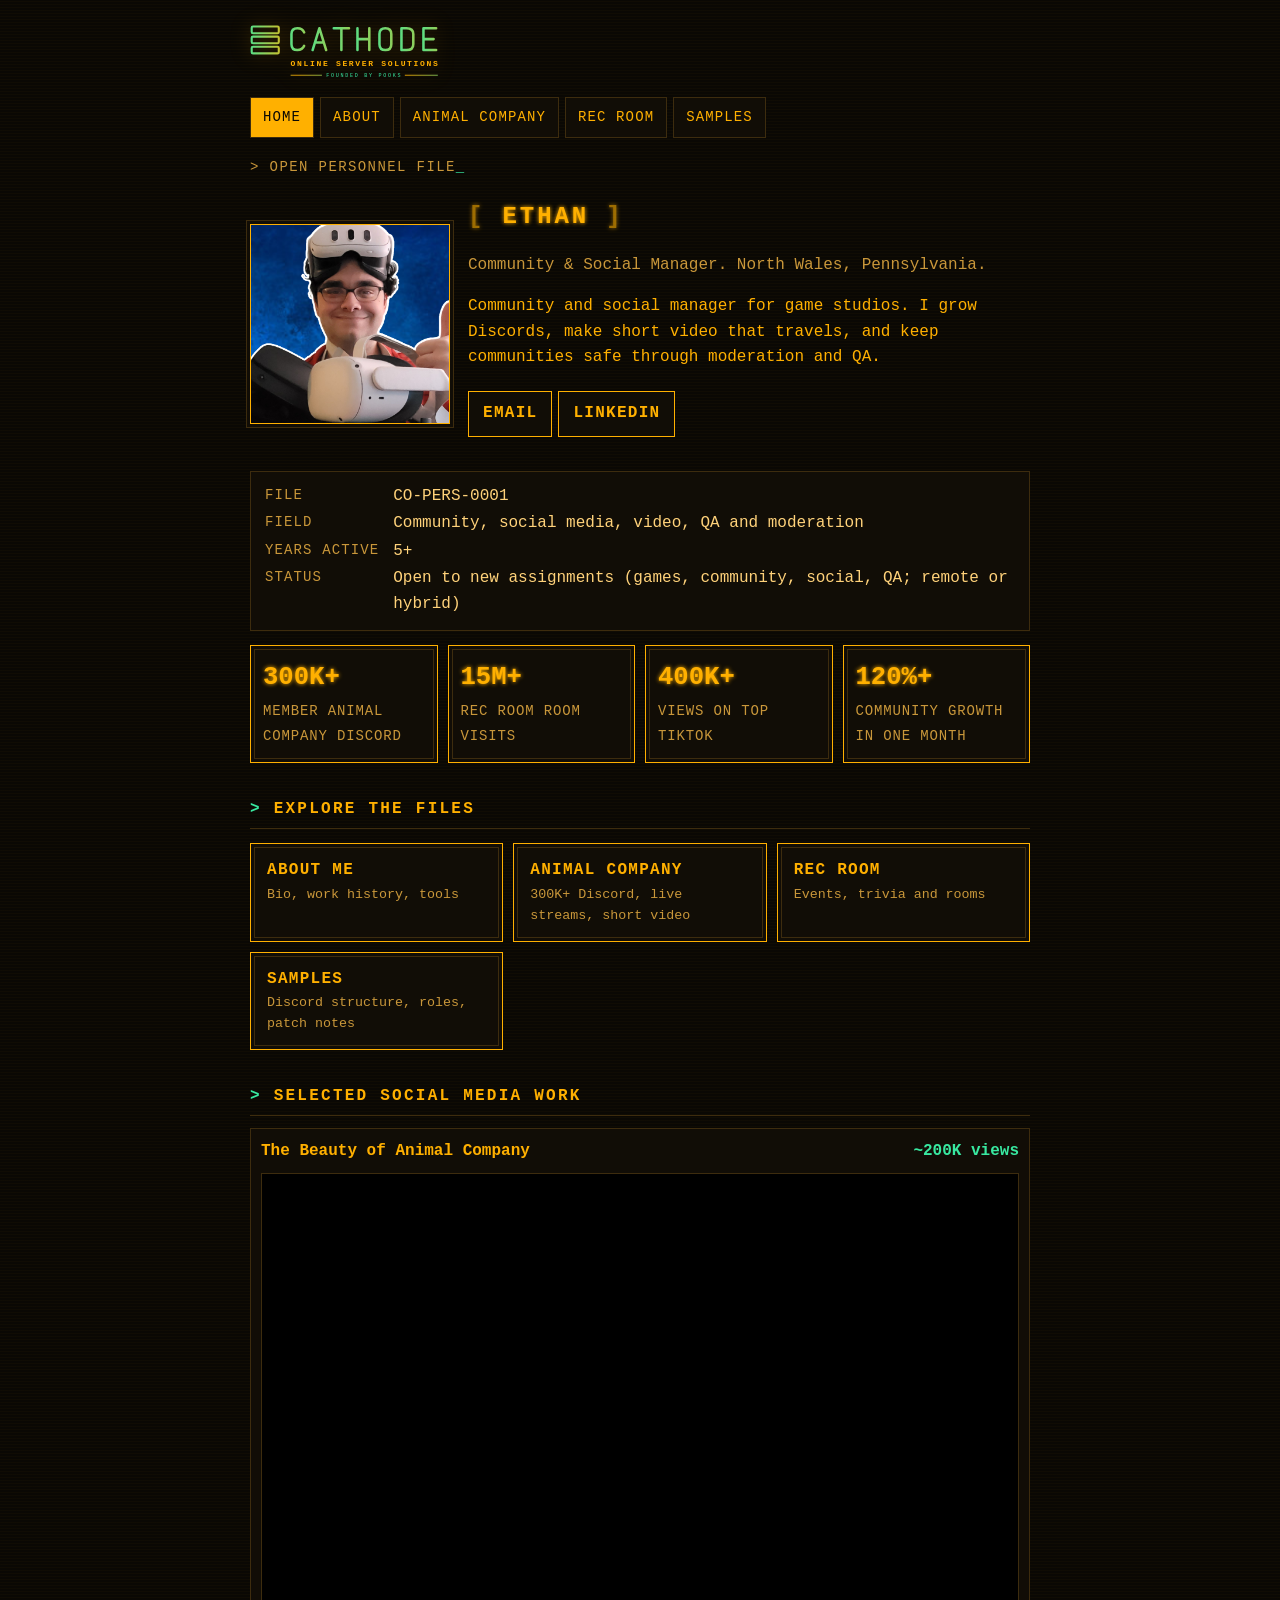
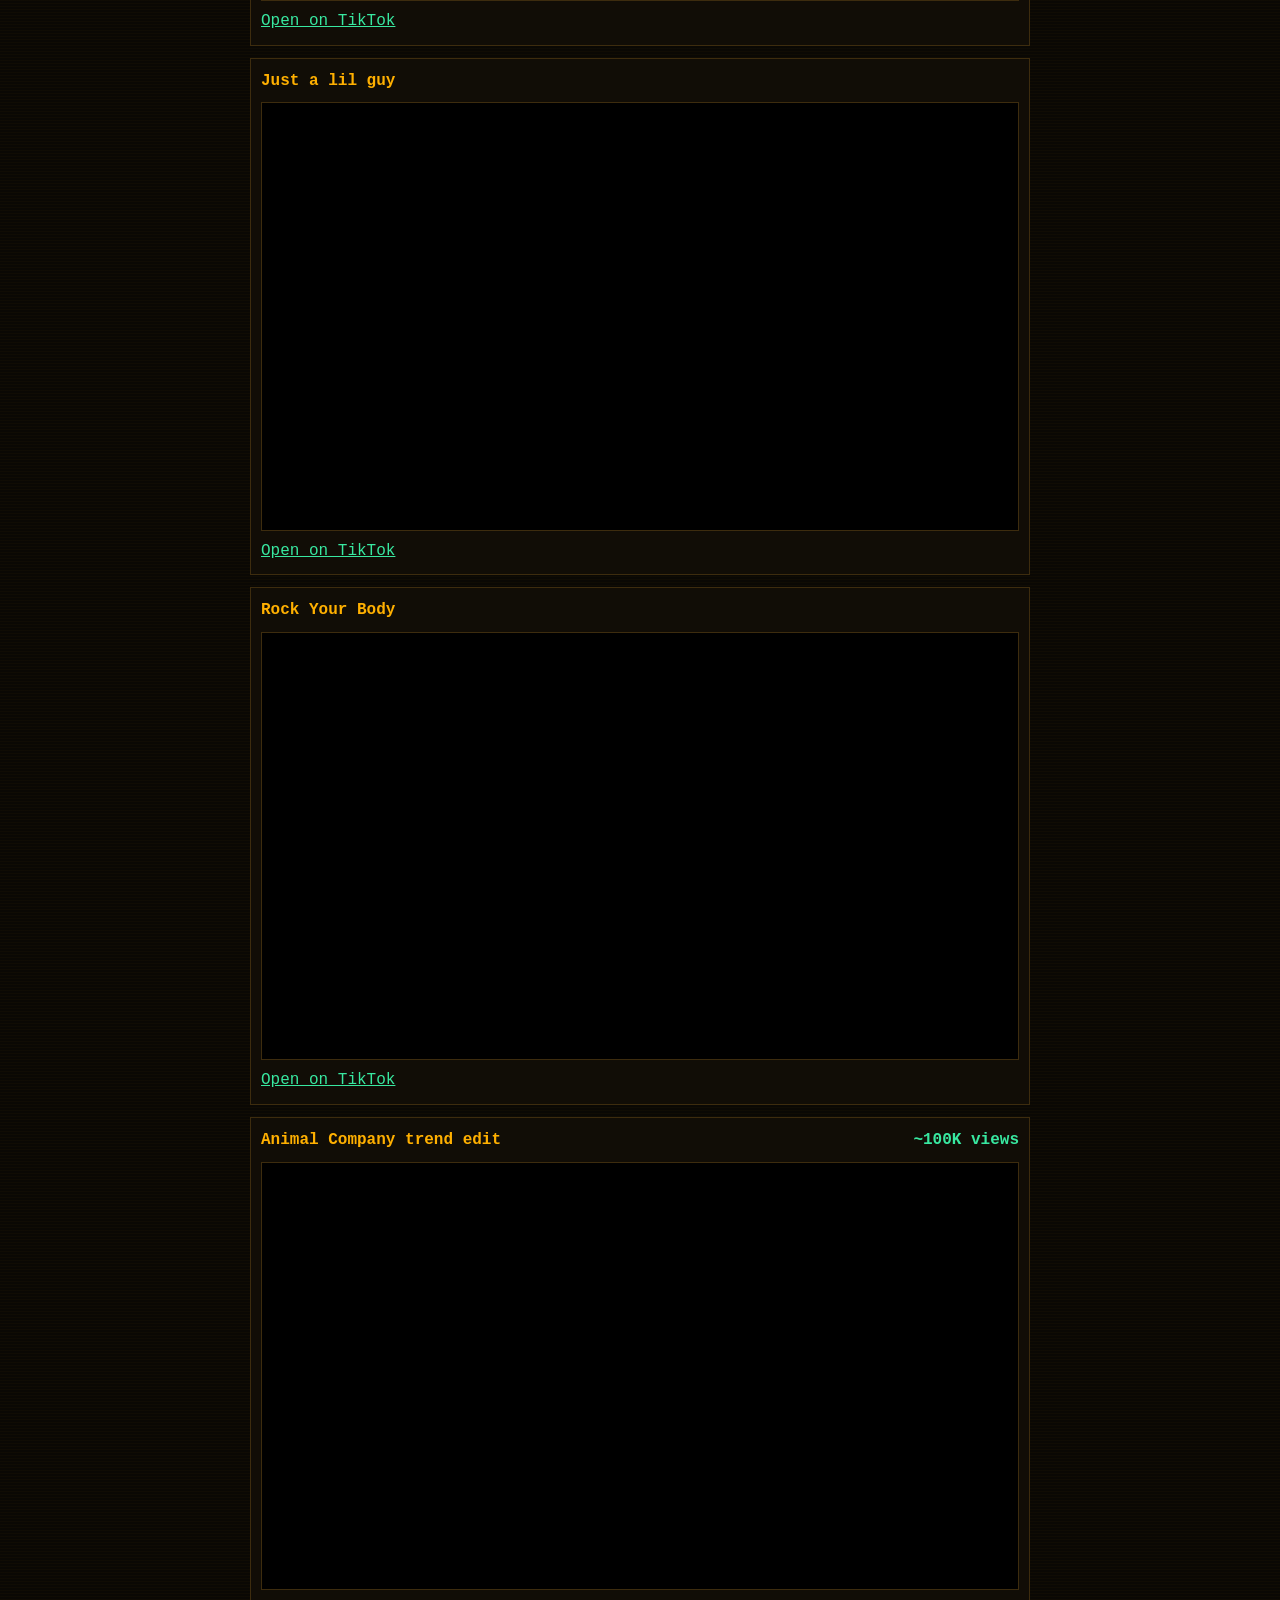
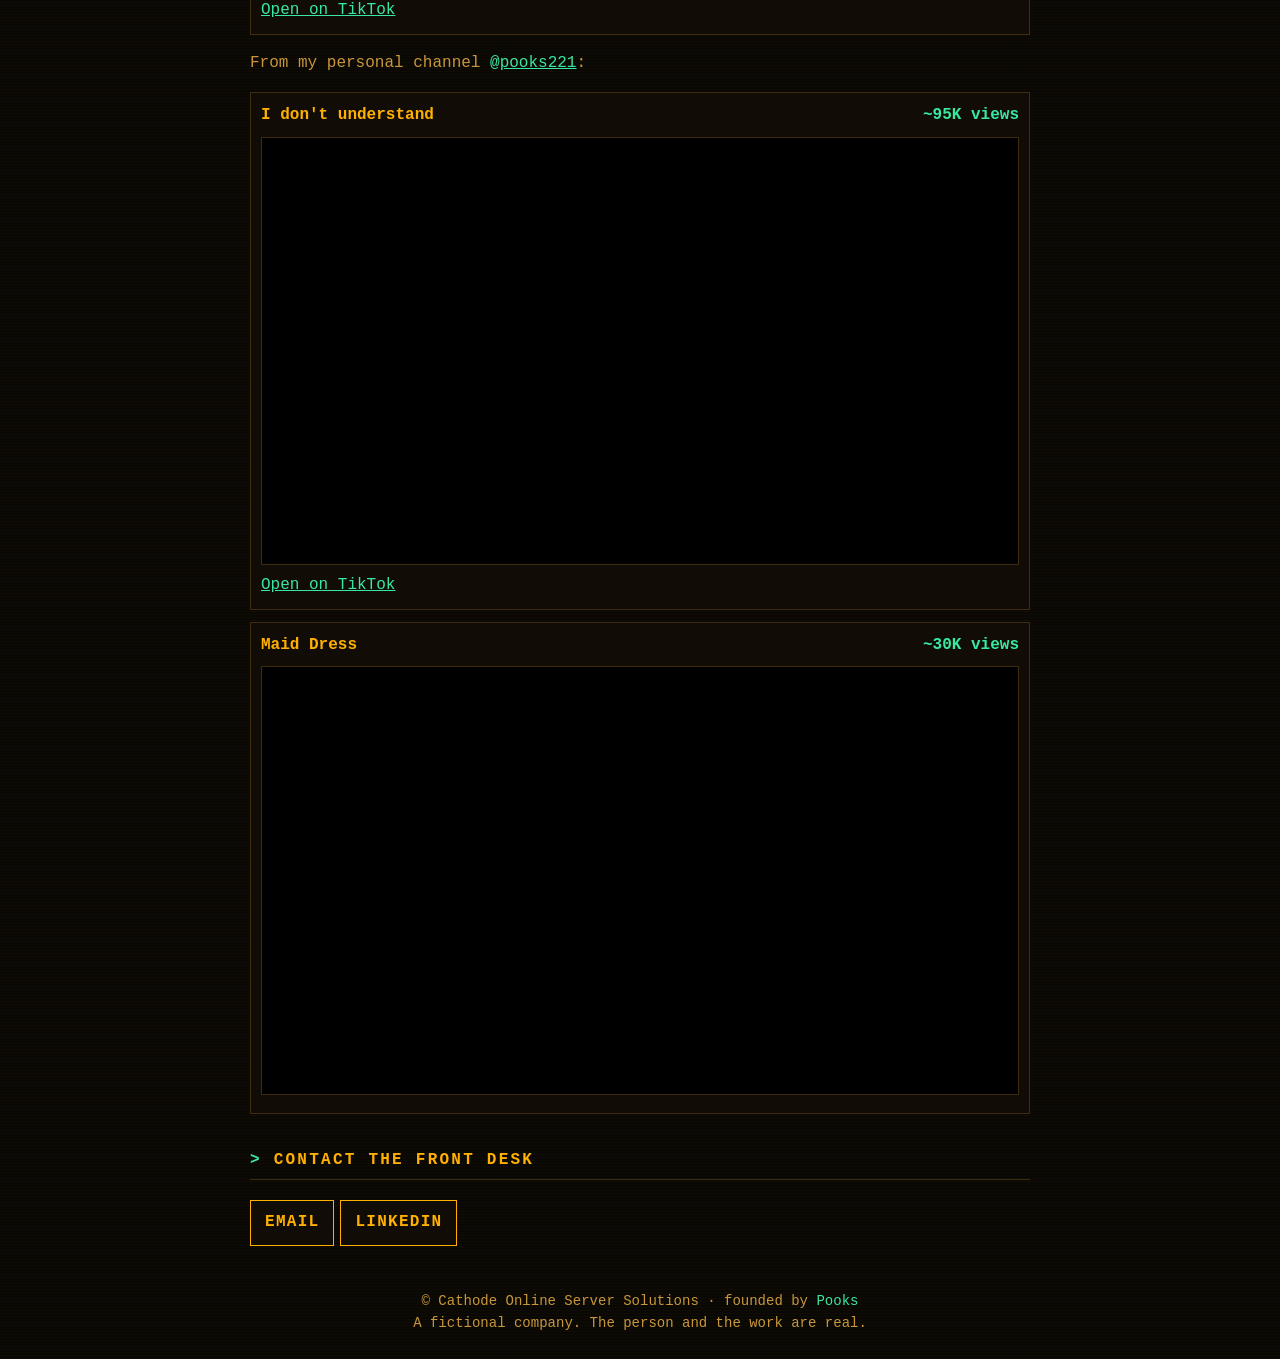
==== commit a939c3da: "Update 2026-11-22 15:29" ====
--- a/portfolio/index.html
+++ b/portfolio/index.html
@@ -1,141 +1,39 @@
 <!doctype html>
 <html lang="en"><head><meta charset="utf-8"><meta name="viewport" content="width=device-width,initial-scale=1">
-<title>Personnel File: Ethan | Cathode Online Server Solutions</title>
-<meta name="description" content="Ethan: community and social manager. 5+ years running game communities, events, social content and QA.">
-<meta name="theme-color" content="#0a0804"><meta name="robots" content="noindex">
-<link rel="icon" href="../logo.svg" type="image/svg+xml">
-<style>
-:root{--bg:#0a0804;--card:#110d06;--line:#3d2c0e;--fg:#ffb000;--mut:#c9973a;--acc2:#38e8a0;--tx:#ffd27a}
-*{box-sizing:border-box}
-body{margin:0;min-height:100vh;background:var(--bg) repeating-linear-gradient(0deg,rgba(255,176,0,.025) 0,rgba(255,176,0,.025) 1px,transparent 1px,transparent 3px);color:var(--fg);font:16px/1.6 ui-monospace,"Cascadia Mono",Consolas,"Courier New",monospace;padding:24px 16px}
-main{max-width:760px;margin:0 auto}
-a{color:var(--acc2)}a:focus-visible{outline:2px solid var(--acc2);outline-offset:2px}
-.logo{width:100%;max-width:260px;height:auto;display:block;filter:drop-shadow(0 0 10px rgba(255,176,0,.25));margin:4px 0 14px}
-.back{display:inline-block;margin-bottom:10px;color:var(--mut);text-decoration:none;letter-spacing:.1em;text-transform:uppercase;font-size:.875rem}
-.prompt{color:var(--mut);margin:0 0 6px;text-transform:uppercase;letter-spacing:.1em;font-size:.875rem}
-.prompt:after{content:"_";color:var(--acc2);animation:c 1s steps(2) infinite}@keyframes c{50%{opacity:0}}
-h1{margin:6px 0 4px;font-size:1.5rem;text-transform:uppercase;letter-spacing:.12em;text-shadow:0 0 4px currentColor}
-h1:before{content:"[ ";opacity:.6}h1:after{content:" ]";opacity:.6}
-h2{margin:34px 0 10px;font-size:1rem;text-transform:uppercase;letter-spacing:.14em;border-bottom:1px solid var(--line);padding-bottom:6px}
-h2:before{content:"> ";color:var(--acc2)}
-.sub,small,.mut{color:var(--mut)}
-.file{display:grid;grid-template-columns:max-content 1fr;gap:2px 14px;margin:12px 0;padding:12px 14px;border:1px solid var(--line);background:var(--card)}
-.file dt{color:var(--mut);text-transform:uppercase;letter-spacing:.08em;font-size:.875rem}.file dd{margin:0;color:var(--tx)}
-.stats{display:grid;grid-template-columns:repeat(auto-fit,minmax(150px,1fr));gap:10px;margin:14px 0}
-.stat{border:1px solid var(--fg);background:var(--card);padding:12px;box-shadow:inset 0 0 0 3px var(--card),inset 0 0 0 4px var(--line)}
-.stat b{display:block;font-size:1.6rem;text-shadow:0 0 4px currentColor}.stat span{color:var(--mut);font-size:.875rem;text-transform:uppercase;letter-spacing:.06em}
-.job{border:1px solid var(--line);background:var(--card);margin:12px 0;padding:12px 14px}
-.job h3{margin:0;font-size:1rem;letter-spacing:.06em}
-.job .when{color:var(--acc2);font-size:.85rem}
-.job ul{margin:8px 0 0;padding-left:18px;color:var(--tx)}.job li{margin:3px 0}
-.btn{display:inline-flex;align-items:center;min-height:44px;padding:9px 14px;border:1px solid var(--fg);background:var(--card);color:var(--fg);text-decoration:none;text-transform:uppercase;letter-spacing:.08em;font-weight:700;margin:4px 6px 4px 0}
-.btn:hover,.btn:focus-visible{background:var(--fg);color:var(--bg);outline:none}
-.clips{display:grid;gap:10px;padding:0;list-style:none;margin:10px 0}
-.clips li{border:1px solid var(--line);background:var(--card);padding:10px 14px;display:flex;justify-content:space-between;gap:12px;flex-wrap:wrap}
-.clips .v{color:var(--acc2);font-weight:700;white-space:nowrap}
-.ex{display:grid;grid-template-columns:repeat(auto-fit,minmax(220px,1fr));gap:14px;margin:12px 0;align-items:start}
-.ex figure{margin:0;border:1px solid var(--line);background:var(--card);padding:8px}
-.ex img{width:100%;height:auto;display:block;background:#000}
-.ex figcaption{color:var(--mut);font-size:.875rem;margin-top:6px}
-.tags{display:flex;flex-wrap:wrap;gap:8px;padding:0;list-style:none;margin:10px 0}
-.tags li{border:1px solid var(--line);background:var(--card);padding:3px 10px;color:var(--tx)}
-.vid{position:relative;padding-top:56.25%;border:1px solid var(--line);margin:12px 0}.vid iframe{position:absolute;inset:0;width:100%;height:100%;border:0}
-footer{margin-top:40px;color:var(--mut);font-size:.875rem;letter-spacing:.06em;text-align:center}footer span{color:var(--acc2)}
-@media(max-width:480px){.file{grid-template-columns:1fr}.file dd{margin-bottom:8px}}
-@media(prefers-reduced-motion:reduce){.prompt:after{animation:none}}
-</style></head><body><main>
-<a class="back" href="../">&lt; Cathode Online</a>
-<img class="logo" src="../logo.svg" alt="Cathode Online Server Solutions logo">
+<title>Portfolio | Ethan | Cathode Online Server Solutions</title>
+<meta name="description" content="Ethan: community and social manager. 5+ years running game communities, events, social content and QA."><meta name="theme-color" content="#0a0804"><meta name="robots" content="noindex">
+<link rel="icon" href="../logo.svg" type="image/svg+xml"><link rel="stylesheet" href="style.css">
+</head><body><main>
+<div class="top"><a href="../"><img class="logo" src="../logo.svg" alt="Cathode Online Server Solutions logo"></a></div>
+<nav><ul class="nav"><li><a href="./" aria-current="page">Home</a></li><li><a href="about/">About</a></li><li><a href="animal-company/">Animal Company</a></li><li><a href="rec-room/">Rec Room</a></li><li><a href="samples/">Samples</a></li></ul></nav>
+
 <p class="prompt">&gt; open personnel file</p>
-<h1>Ethan</h1>
-<p class="sub">Community &amp; Social Manager. North Wales, Pennsylvania.</p>
-
-<dl class="file">
-<dt>File</dt><dd>CO-PERS-0001</dd>
-<dt>Clearance</dt><dd>Gen Z and Gen Alpha communities</dd>
-<dt>Field</dt><dd>Community, social media, video, QA and moderation</dd>
-<dt>Years active</dt><dd>5+</dd>
-<dt>Status</dt><dd>Open to new assignments (games, community, social, QA; remote or hybrid)</dd>
-</dl>
-
-<p><a class="btn" href="mailto:Pasta221@gmail.com">Email</a><a class="btn" href="https://www.linkedin.com/in/ethan-macbain" rel="noopener">LinkedIn</a></p>
+<div class="hero"><img src="img/header.png" alt="Ethan smiling with a VR headset on his head and a thumbs up"><div>
+<h1>Ethan</h1><p class="sub">Community &amp; Social Manager. North Wales, Pennsylvania.</p>
 <p>Community and social manager for game studios. I grow Discords, make short video that travels, and keep communities safe through moderation and QA.</p>
-
+<p><a class="btn" href="mailto:Pasta221@gmail.com">Email</a><a class="btn" href="https://www.linkedin.com/in/ethan-macbain" rel="noopener">LinkedIn</a></p></div></div>
+<dl class="file"><dt>File</dt><dd>CO-PERS-0001</dd><dt>Field</dt><dd>Community, social media, video, QA and moderation</dd><dt>Years active</dt><dd>5+</dd><dt>Status</dt><dd>Open to new assignments (games, community, social, QA; remote or hybrid)</dd></dl>
 <div class="stats">
 <div class="stat"><b>300K+</b><span>member Animal Company Discord</span></div>
 <div class="stat"><b>15M+</b><span>Rec Room room visits</span></div>
 <div class="stat"><b>400K+</b><span>views on top TikTok</span></div>
-<div class="stat"><b>120%+</b><span>community growth in one month</span></div>
-</div>
-
-<h2>Service record</h2>
-
-<div class="job"><h3>Marketing Specialist and QA Tester &middot; Kluge Interactive</h3>
-<div class="when">Marketing: May 2024 to Oct 2026</div>
-<ul>
-<li>Built a Roblox-to-Discord retention system that grew the community 120%+ in one month.</li>
-<li>Posted 3+ times a week across the major platforms for the studio's games.</li>
-<li>Wrote go-to-market plans for Roblox and Meta Horizon Worlds titles.</li>
-<li>Ran creator and influencer outreach and paid campaigns.</li>
-<li>Built weekly Metricool performance reports for the studio's channels.</li>
-<li>Wrote patch notes for every Roblox title.</li>
-<li>QA testing for VR and flatscreen builds.</li>
-</ul>
-<p class="mut">Accounts: <a href="https://www.tiktok.com/@heykluge" rel="noopener">@heykluge</a> &middot; <a href="https://www.tiktok.com/@klugegameslegacy" rel="noopener">@klugegameslegacy</a></p></div>
-
-<div class="job"><h3>Community Manager &middot; Animal Company VR</h3>
-<div class="when">Contract with Wooster Games, May to Jul 2025</div>
-<ul>
-<li>Managed a Discord of 300,000+ members and restructured its channels.</li>
-<li>Set up incentives for a volunteer moderation team of 15+.</li>
-<li>Live-streamed developer Q&amp;As with OBS, and set up a live stream with the newly introduced mobile streaming camera.</li>
-<li>Moderated the game's Reddit.</li>
-<li>Ran weekly events, games and adventures, and made TikTok and YouTube Shorts content. Top videos passed 400K views on TikTok and 200K on Shorts.</li>
-</ul></div>
-
-<div class="job"><h3>Co-Manager &middot; IconINK</h3>
-<div class="when">Contract studio for Rec Room, Jul 2021 to May 2024</div>
-<ul>
-<li>Co-ran a contract studio for Rec Room with five clients (the work came through Rec Room).</li>
-<li>Held client meetings and feedback loops.</li>
-<li>Produced the Rec Rocks concert and the AJR virtual ride.</li>
-<li>QA across 10+ contracted projects, including the AJR crash fix (Quest, iOS, Android, Unity URP).</li>
-<li>Led two teams of 10 volunteer moderators across time zones, with written triage protocols.</li>
-<li>Ran the studio's social channels and website.</li>
-</ul></div>
-
-<div class="job"><h3>Event host and room builder &middot; Rec Room</h3>
-<div class="when">5+ years</div>
-<ul>
-<li>Ran some of Rec Room's top social hangout spaces, with 15M+ collective room visits.</li>
-<li>Hosted live trivia with real-time audience interaction, up to 300 players at once, and promoted the experiences I built.</li>
-<li>Managed the community's social content, Discord and volunteer moderators.</li>
-</ul></div>
-
+<div class="stat"><b>120%+</b><span>community growth in one month</span></div></div>
+<h2>Explore the files</h2>
+<div class="cta">
+<a href="about/">About me<small>Bio, work history, tools</small></a>
+<a href="animal-company/">Animal Company<small>300K+ Discord, live streams, short video</small></a>
+<a href="rec-room/">Rec Room<small>Events, trivia and rooms</small></a>
+<a href="samples/">Samples<small>Discord structure, roles, patch notes</small></a></div>
 <h2>Selected social media work</h2>
-<ul class="clips">
-<li><span><a href="https://www.tiktok.com/@animalcompanyvr/video/7516567094733933838" rel="noopener">The Beauty of Animal Company</a><br><small>@animalcompanyvr</small></span><span class="v">~200K views</span></li>
-<li><span><a href="https://www.tiktok.com/@animalcompanyvr/video/7522502488289709342" rel="noopener">Animal Company trend edit</a><br><small>@animalcompanyvr</small></span><span class="v">~100K views</span></li>
-</ul>
-<p class="mut">Personal channel: <a href="https://www.tiktok.com/@pooks221" rel="noopener">@pooks221</a>, with clips around 95K and 30K views.</p>
-<div class="vid"><iframe src="https://www.youtube.com/embed/PiTjpyzTyaM" title="Animal Company video (YouTube)" loading="lazy" allowfullscreen></iframe></div>
-
-<h2>Writing and community systems</h2>
-<p>Redacted samples (client, game and server names removed).</p>
-<div class="ex">
-<figure><img src="img/sample-1.png" alt="Redacted Discord server layout showing categories and channels" loading="lazy"><figcaption>Discord server structure: categories and channels.</figcaption></figure>
-<figure><img src="img/sample-2.png" alt="Redacted level-roles graphic made for a community" loading="lazy"><figcaption>Level-roles graphic made for the community.</figcaption></figure>
-<figure><img src="img/sample-3.png" alt="Redacted game update announcement post" loading="lazy"><figcaption>Update announcement and patch notes post.</figcaption></figure>
-</div>
-
-<h2>QA</h2>
-<ul class="tags"><li>Jira P0 to P4 reports</li><li>Written QA procedures</li><li>Perfetto</li><li>RenderDoc</li><li>Closed beta tests: Zombie Survivor, Skate and Jump, Swarm Rush</li></ul>
-
-<h2>Toolkit</h2>
-<ul class="tags"><li>Premiere</li><li>DaVinci Resolve</li><li>CapCut</li><li>Lightroom</li><li>Canva</li><li>OBS</li><li>Asana</li><li>Jira</li><li>Metricool</li><li>Discord tools</li></ul>
+<div class="clip"><h3>The Beauty of Animal Company<span>~200K views</span></h3><div class="vid"><iframe src="https://drive.google.com/file/d/1SuzAD-gzKYd-B4xMbXlFc1yKMz_tEwx7/preview" title="The Beauty of Animal Company" loading="lazy" allow="autoplay; fullscreen" allowfullscreen></iframe></div><a href="https://www.tiktok.com/@animalcompanyvr/video/7516567094733933838" rel="noopener">Open on TikTok</a></div>
+<div class="clip"><h3>Just a lil guy</h3><div class="vid"><iframe src="https://drive.google.com/file/d/1PWmcb0T_YS8pwyK0dEQA3MclVGIg-E-Q/preview" title="Just a lil guy" loading="lazy" allow="autoplay; fullscreen" allowfullscreen></iframe></div><a href="https://www.tiktok.com/@animalcompanyvr/video/7516969243821329694" rel="noopener">Open on TikTok</a></div>
+<div class="clip"><h3>Rock Your Body</h3><div class="vid"><iframe src="https://drive.google.com/file/d/1fjO6TluWRcr8XJR5l5AOgVAP_U3YHsyb/preview" title="Rock Your Body" loading="lazy" allow="autoplay; fullscreen" allowfullscreen></iframe></div><a href="https://www.tiktok.com/@animalcompanyvr/video/7512887564492131615" rel="noopener">Open on TikTok</a></div>
+<div class="clip"><h3>Animal Company trend edit<span>~100K views</span></h3><div class="vid"><iframe src="https://drive.google.com/file/d/1La4leBgXI1q5wZ9btlFadBUTerfxbNP_/preview" title="Animal Company trend edit" loading="lazy" allow="autoplay; fullscreen" allowfullscreen></iframe></div><a href="https://www.tiktok.com/@animalcompanyvr/video/7522502488289709342" rel="noopener">Open on TikTok</a></div>
+<p class="mut">From my personal channel <a href="https://www.tiktok.com/@pooks221" rel="noopener">@pooks221</a>:</p>
+<div class="clip"><h3>I don&#x27;t understand<span>~95K views</span></h3><div class="vid"><iframe src="https://drive.google.com/file/d/1F5QU0yme0erAlas664s4XkajtFZOj-ZD/preview" title="I don&#x27;t understand" loading="lazy" allow="autoplay; fullscreen" allowfullscreen></iframe></div><a href="https://www.tiktok.com/@pooks221/video/7065168317736045870" rel="noopener">Open on TikTok</a></div>
+<div class="clip"><h3>Maid Dress<span>~30K views</span></h3><div class="vid"><iframe src="https://drive.google.com/file/d/1jOjXq3wIaxXomg2hHfdgAoKG7By4eBTL/preview" title="Maid Dress" loading="lazy" allow="autoplay; fullscreen" allowfullscreen></iframe></div></div>
 
 <h2>Contact the front desk</h2>
 <p><a class="btn" href="mailto:Pasta221@gmail.com">Email</a><a class="btn" href="https://www.linkedin.com/in/ethan-macbain" rel="noopener">LinkedIn</a></p>
-
 <footer>&copy; Cathode Online Server Solutions &middot; founded by <span>Pooks</span><br>A fictional company. The person and the work are real.</footer>
 </main></body></html>
--- a/portfolio/style.css
+++ b/portfolio/style.css
@@ -0,0 +1,46 @@
+:root{--bg:#0a0804;--card:#110d06;--line:#3d2c0e;--fg:#ffb000;--mut:#c9973a;--acc2:#38e8a0;--tx:#ffd27a}
+*{box-sizing:border-box}
+body{margin:0;min-height:100vh;background:var(--bg) repeating-linear-gradient(0deg,rgba(255,176,0,.025) 0,rgba(255,176,0,.025) 1px,transparent 1px,transparent 3px);color:var(--fg);font:16px/1.6 ui-monospace,"Cascadia Mono",Consolas,"Courier New",monospace;padding:24px 16px}
+main{max-width:780px;margin:0 auto}
+a{color:var(--acc2)}a:focus-visible{outline:2px solid var(--acc2);outline-offset:2px}
+.top{display:flex;align-items:center;justify-content:space-between;gap:12px;flex-wrap:wrap;margin-bottom:10px}
+.logo{width:100%;max-width:220px;height:auto;display:block;filter:drop-shadow(0 0 10px rgba(255,176,0,.25))}
+.nav{display:flex;flex-wrap:wrap;gap:6px;margin:10px 0 18px;padding:0;list-style:none}
+.nav a{display:block;padding:8px 12px;border:1px solid var(--line);background:var(--card);color:var(--fg);text-decoration:none;text-transform:uppercase;letter-spacing:.08em;font-size:.875rem}
+.nav a:hover,.nav a:focus-visible,.nav a[aria-current]{background:var(--fg);color:var(--bg);outline:none}
+.prompt{color:var(--mut);margin:0 0 6px;text-transform:uppercase;letter-spacing:.1em;font-size:.875rem}
+.prompt:after{content:"_";color:var(--acc2);animation:c 1s steps(2) infinite}@keyframes c{50%{opacity:0}}
+h1{margin:6px 0 4px;font-size:1.5rem;text-transform:uppercase;letter-spacing:.12em;text-shadow:0 0 4px currentColor}
+h1:before{content:"[ ";opacity:.6}h1:after{content:" ]";opacity:.6}
+h2{margin:34px 0 10px;font-size:1rem;text-transform:uppercase;letter-spacing:.14em;border-bottom:1px solid var(--line);padding-bottom:6px}
+h2:before{content:"> ";color:var(--acc2)}
+.sub,small,.mut{color:var(--mut)}
+.hero{display:grid;grid-template-columns:200px 1fr;gap:18px;align-items:center;margin:14px 0}
+.hero img{width:200px;height:200px;object-fit:cover;object-position:50% 20%;border:1px solid var(--fg);box-shadow:0 0 0 3px var(--card),0 0 0 4px var(--line)}
+.file{display:grid;grid-template-columns:max-content 1fr;gap:2px 14px;margin:12px 0;padding:12px 14px;border:1px solid var(--line);background:var(--card)}
+.file dt{color:var(--mut);text-transform:uppercase;letter-spacing:.08em;font-size:.875rem}.file dd{margin:0;color:var(--tx)}
+.stats{display:grid;grid-template-columns:repeat(auto-fit,minmax(150px,1fr));gap:10px;margin:14px 0}
+.stat{border:1px solid var(--fg);background:var(--card);padding:12px;box-shadow:inset 0 0 0 3px var(--card),inset 0 0 0 4px var(--line)}
+.stat b{display:block;font-size:1.6rem;text-shadow:0 0 4px currentColor}.stat span{color:var(--mut);font-size:.875rem;text-transform:uppercase;letter-spacing:.06em}
+.job{border:1px solid var(--line);background:var(--card);margin:12px 0;padding:12px 14px}
+.job h3{margin:0;font-size:1rem;letter-spacing:.06em}.job .when{color:var(--acc2);font-size:.9rem}
+.job ul{margin:8px 0 0;padding-left:18px;color:var(--tx)}.job li{margin:3px 0}
+.btn{display:inline-flex;align-items:center;min-height:44px;padding:9px 14px;border:1px solid var(--fg);background:var(--card);color:var(--fg);text-decoration:none;text-transform:uppercase;letter-spacing:.08em;font-weight:700;margin:4px 6px 4px 0}
+.btn:hover,.btn:focus-visible{background:var(--fg);color:var(--bg);outline:none}
+.clip{border:1px solid var(--line);background:var(--card);margin:12px 0;padding:10px}
+.clip h3{margin:0 0 6px;font-size:1rem;display:flex;justify-content:space-between;gap:10px;flex-wrap:wrap}.clip h3 span{color:var(--acc2);white-space:nowrap}
+.vid{position:relative;padding-top:56.25%;border:1px solid var(--line);margin:8px 0;background:#000}.vid iframe{position:absolute;inset:0;width:100%;height:100%;border:0}
+.vid.tall{padding-top:0;height:min(70vh,560px)}
+.gal{display:grid;grid-template-columns:repeat(auto-fit,minmax(240px,1fr));gap:14px;margin:12px 0;align-items:start}
+.gal figure{margin:0;border:1px solid var(--line);background:var(--card);padding:8px}
+.gal img{width:100%;height:auto;display:block;background:#000}
+.gal figcaption{color:var(--mut);font-size:.875rem;margin-top:6px}
+.tags{display:flex;flex-wrap:wrap;gap:8px;padding:0;list-style:none;margin:10px 0}
+.tags li{border:1px solid var(--line);background:var(--card);padding:3px 10px;color:var(--tx)}
+.cta{display:grid;gap:10px;grid-template-columns:repeat(auto-fit,minmax(200px,1fr));margin:14px 0}
+.cta a{display:block;padding:14px 16px;border:1px solid var(--fg);background:var(--card);color:var(--fg);text-decoration:none;text-transform:uppercase;letter-spacing:.08em;font-weight:700;box-shadow:inset 0 0 0 3px var(--card),inset 0 0 0 4px var(--line)}
+.cta a small{display:block;color:var(--mut);text-transform:none;letter-spacing:0;font-weight:400}
+.cta a:hover,.cta a:focus-visible{background:var(--fg);color:var(--bg);outline:none}.cta a:hover small,.cta a:focus-visible small{color:var(--bg)}
+footer{margin-top:40px;color:var(--mut);font-size:.875rem;text-align:center}footer span{color:var(--acc2)}
+@media(max-width:560px){.hero{grid-template-columns:1fr}.hero img{width:160px;height:160px}.file{grid-template-columns:1fr}.file dd{margin-bottom:8px}}
+@media(prefers-reduced-motion:reduce){.prompt:after{animation:none}}
